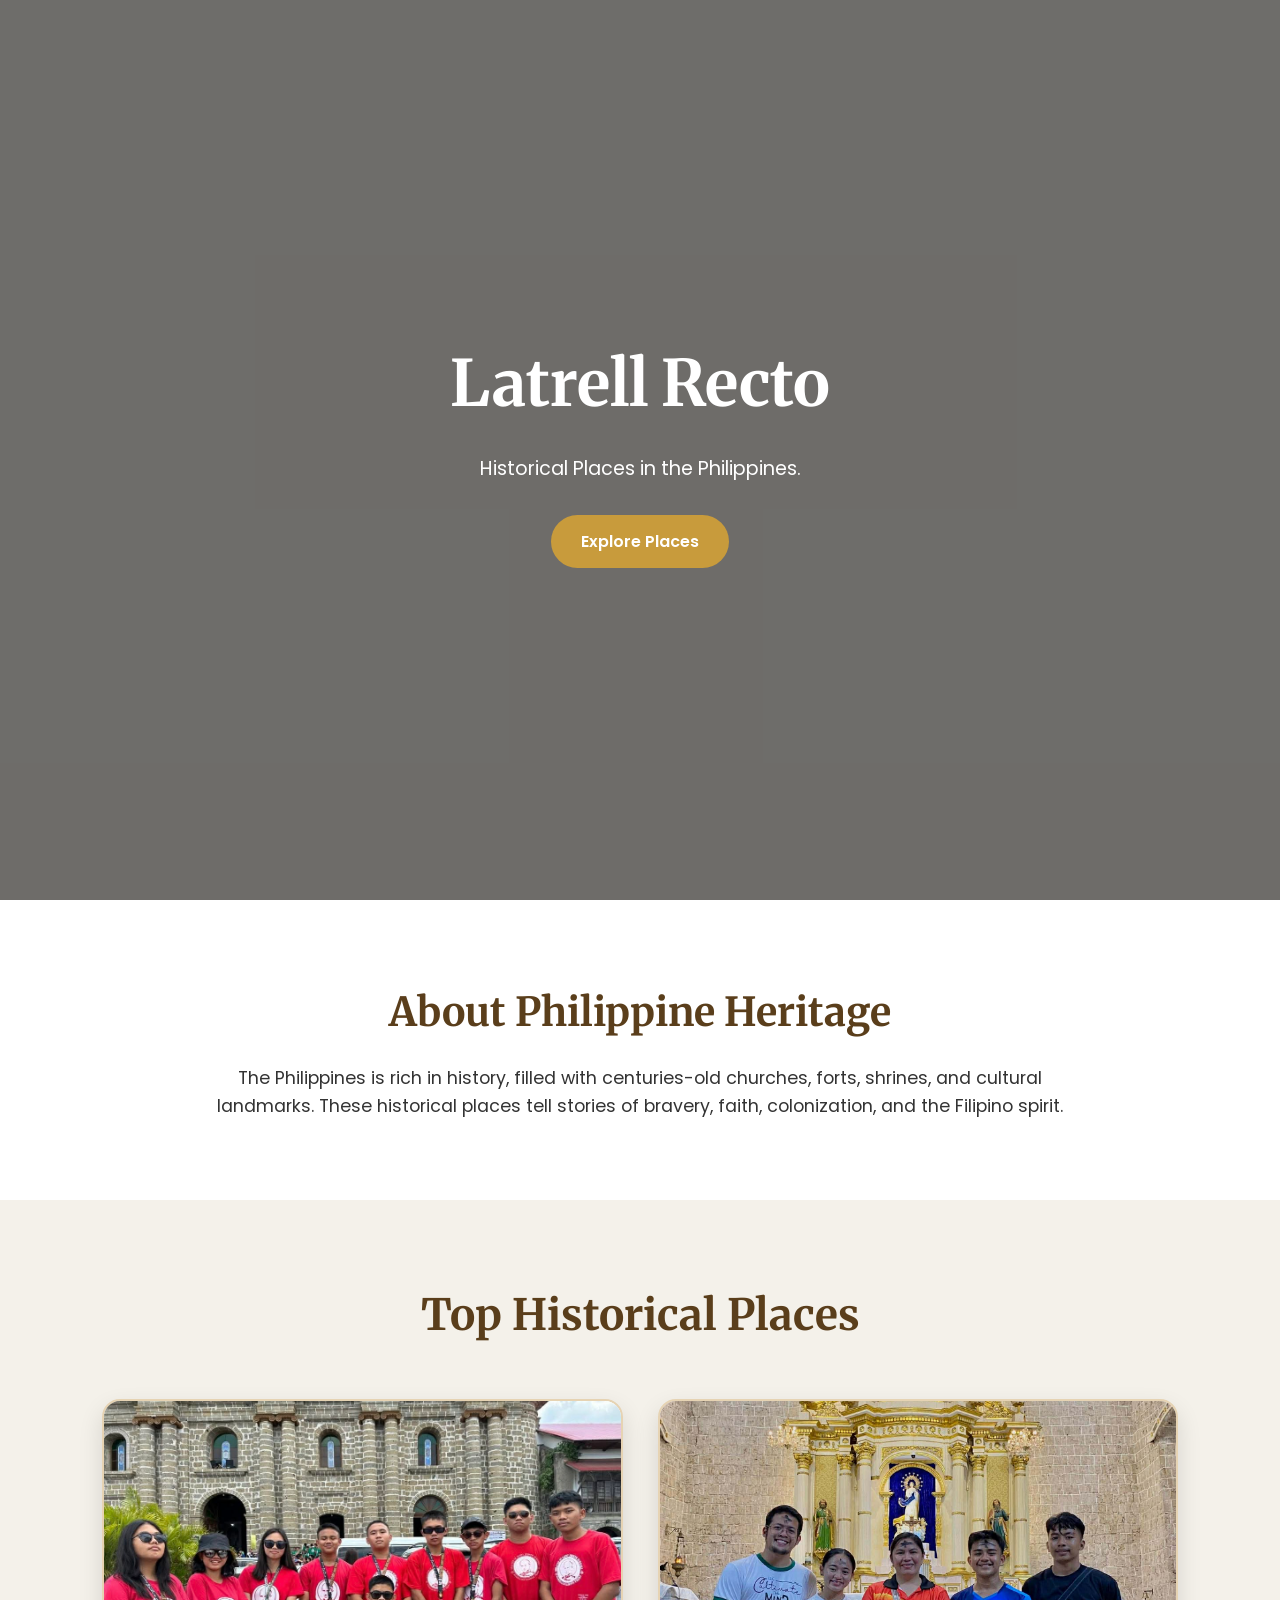
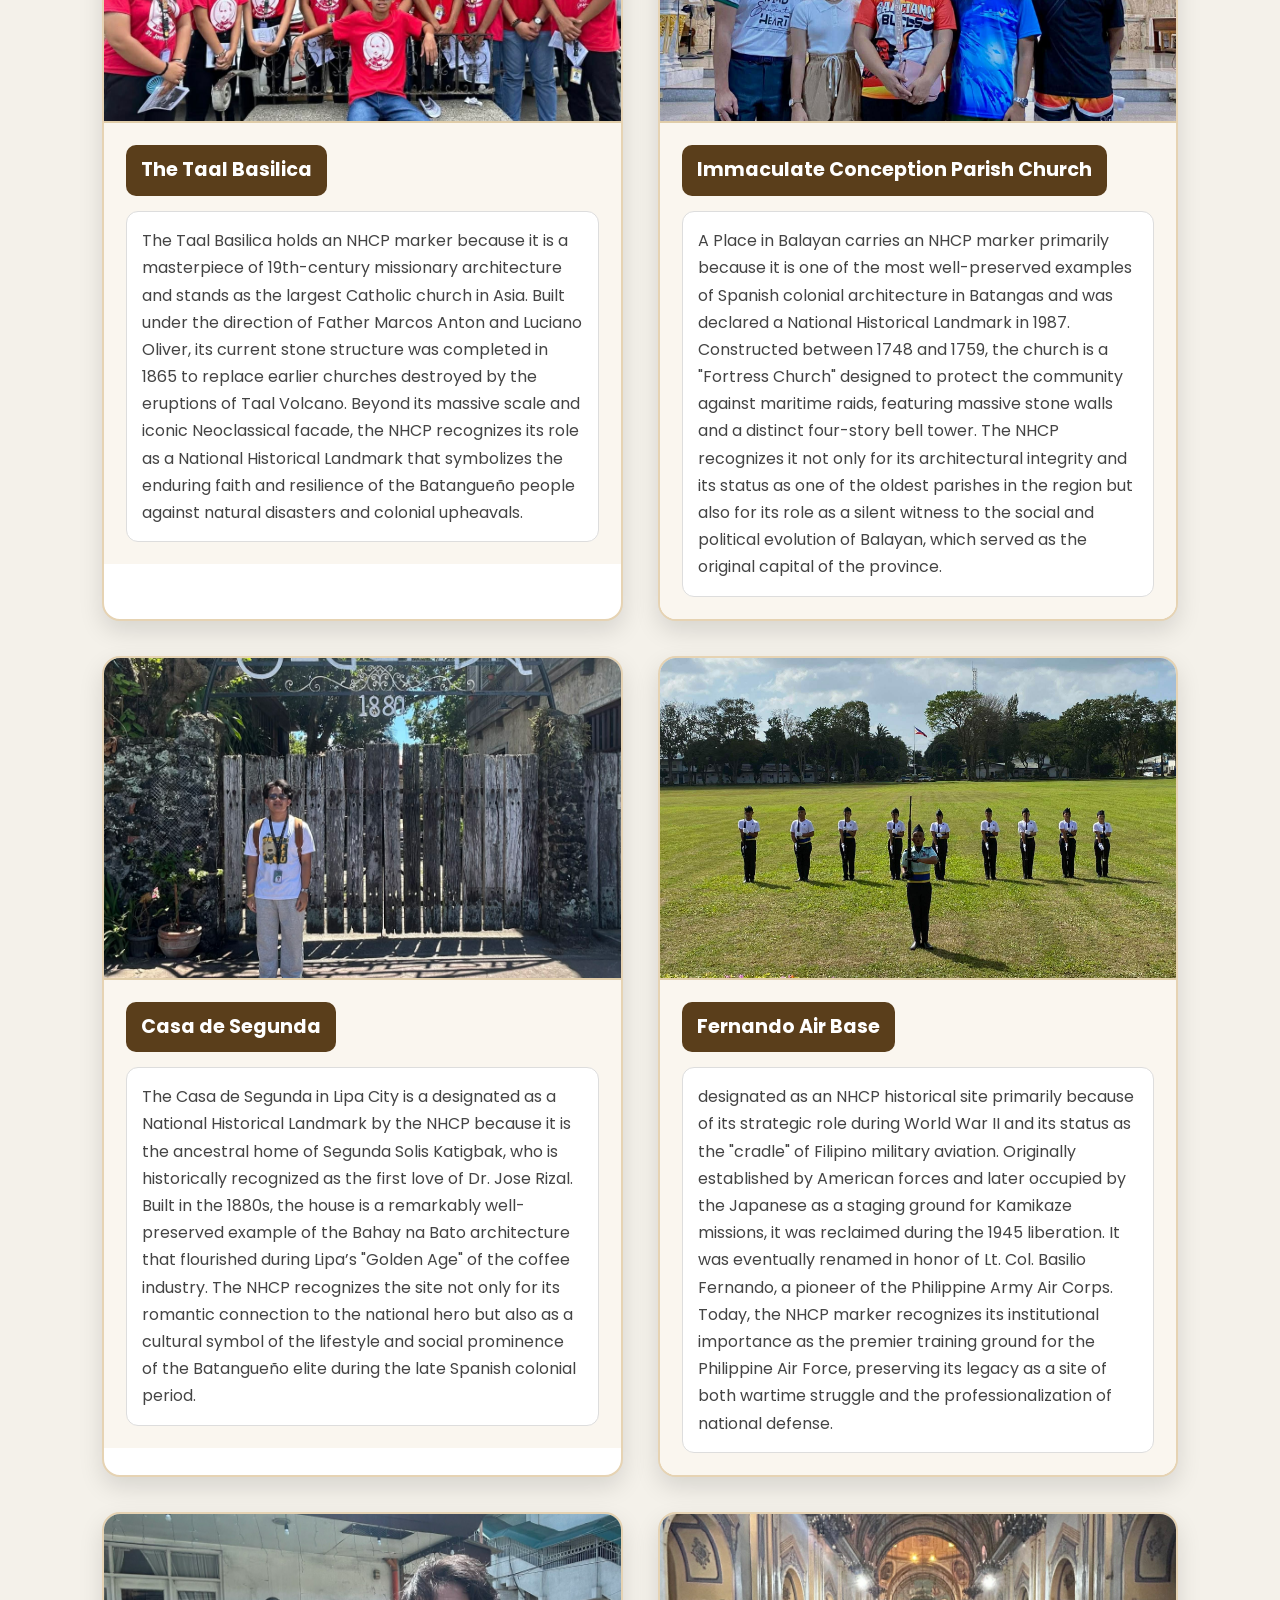
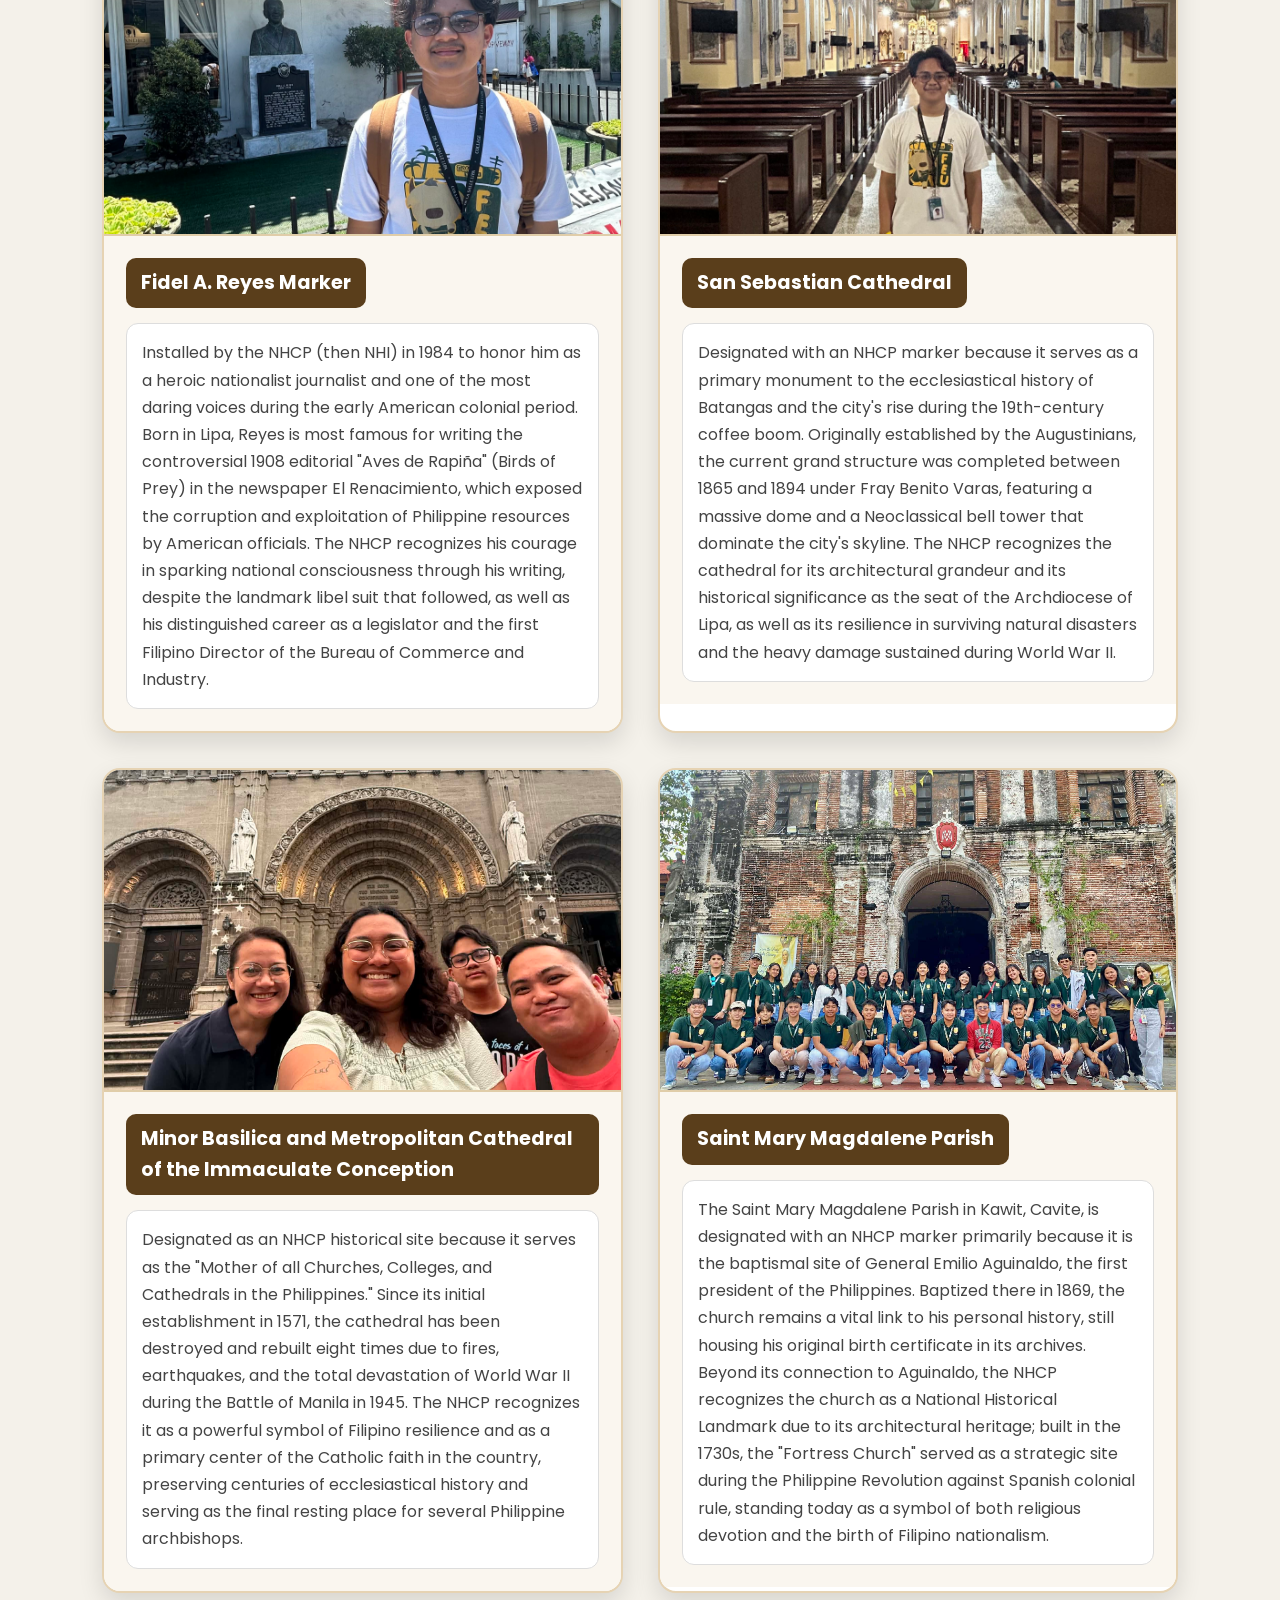
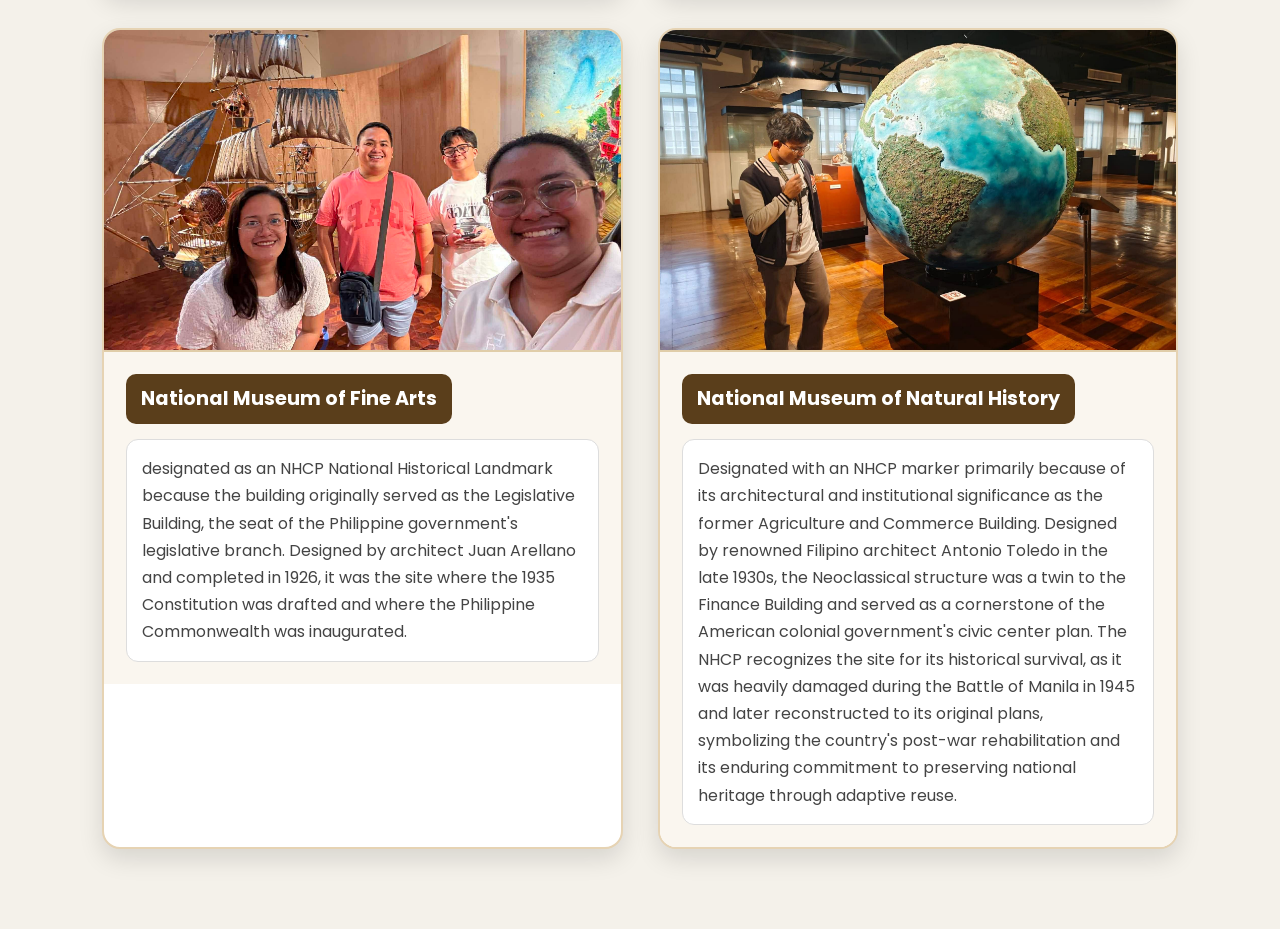
==== index.html @ 14b184e3 "added latrell historical images" ====
<!DOCTYPE html>
<html lang="en">
<head>
    <meta charset="UTF-8">
    <meta name="viewport" content="width=device-width, initial-scale=1.0">
    <title>Historical Places in the Philippines</title>
    <link rel="stylesheet" href="style.css">
    <link rel="preconnect" href="https://fonts.googleapis.com">
    <link rel="preconnect" href="https://fonts.gstatic.com" crossorigin>
    <link href="https://fonts.googleapis.com/css2?family=Merriweather:wght@400;700&family=Poppins:wght@300;400;600&display=swap" rel="stylesheet">
</head>
<body>

    <header>
        <div class="overlay"></div>
        <div class="hero-content">
            <h1>Latrell Recto</h1>
            <p>Historical Places in the Philippines.</p>
            <a href="#gallery" class="btn">Explore Places</a>
        </div>
    </header>

    <section class="intro">
        <h2>About Philippine Heritage</h2>
        <p>
            The Philippines is rich in history, filled with centuries-old churches, forts, shrines, and cultural landmarks.
            These historical places tell stories of bravery, faith, colonization, and the Filipino spirit.
        </p>
    </section>

    <section id="gallery" class="gallery-section">
        <h2>Top Historical Places</h2>

        <div class="gallery">

            <div class="card">
                <img src="images/Taal.jpg" alt="Taal">
                <div class="card-content">
                    <h3>The Taal Basilica</h3>
                    <p> The Taal Basilica holds an NHCP marker 
                        because it is a masterpiece of 19th-century missionary architecture and stands as the 
                        largest Catholic church in Asia. Built under the direction of Father Marcos Anton and 
                        Luciano Oliver, its current stone structure was completed in 1865 to replace earlier 
                        churches destroyed by the eruptions of Taal Volcano. Beyond its massive scale and 
                        iconic Neoclassical facade, the NHCP recognizes its role as a National Historical 
                        Landmark that symbolizes the enduring faith and resilience of the Batangueño people 
                        against natural disasters and colonial upheavals.
                    </p>
                </div>
            </div>

            <div class="card">
                <img src="images/BalayanChurch.jpg" alt="Balayan Church">
                <div class="card-content">
                    <h3>Immaculate Conception Parish Church</h3>
                    <p>A Place in Balayan carries an NHCP marker 
                        primarily because it is one of the most well-preserved examples of Spanish colonial 
                        architecture in Batangas and was declared a National Historical Landmark in 1987. 
                        Constructed between 1748 and 1759, the church is a "Fortress Church" designed to 
                        protect the community against maritime raids, featuring massive stone walls and a 
                        distinct four-story bell tower. The NHCP recognizes it not only for its architectural 
                        integrity and its status as one of the oldest parishes in the region but also for its role as a 
                        silent witness to the social and political evolution of Balayan, which served as the original 
                        capital of the province. 
                    </p>
                </div>
            </div>

            <div class="card">
                <img src="images/CasaSegunda.jpg" alt="Fort Santiago">
                <div class="card-content">
                    <h3>Casa de Segunda</h3>
                    <p>The Casa de Segunda in Lipa City is a designated as a National Historical Landmark by the 
                        NHCP because it is the ancestral home of Segunda Solis Katigbak, who is historically 
                        recognized as the first love of Dr. Jose Rizal. Built in the 1880s, the house is a remarkably 
                        well-preserved example of the Bahay na Bato architecture that flourished during Lipa’s "Golden 
                        Age" of the coffee industry. The NHCP recognizes the site not only for its romantic connection to 
                        the national hero but also as a cultural symbol of the lifestyle and social prominence of the 
                        Batangueño elite during the late Spanish colonial period.  
                    </p>
                </div>
            </div>

            <div class="card">
                <img src="images/FernandoAirbase.jpg" alt="Vigan">
                <div class="card-content">
                    <h3>Fernando Air Base</h3>
                    <p>designated as an NHCP historical site primarily 
                        because of its strategic role during World War II and its status as the "cradle" of Filipino 
                        military aviation. Originally established by American forces and later occupied by the 
                        Japanese as a staging ground for Kamikaze missions, it was reclaimed during the 1945 
                        liberation. It was eventually renamed in honor of Lt. Col. Basilio Fernando, a pioneer of 
                        the Philippine Army Air Corps. Today, the NHCP marker recognizes its institutional 
                        importance as the premier training ground for the Philippine Air Force, preserving its 
                        legacy as a site of both wartime struggle and the professionalization of national defense.
                    </p>
                </div>
            </div>

            <div class="card">
                <img src="images/FidelReyes.jpg" alt="FidelReyes">
                <div class="card-content">
                    <h3>Fidel A. Reyes Marker</h3>
                    <p>Installed by the NHCP (then NHI) in 1984 to 
                        honor him as a heroic nationalist journalist and one of the most daring voices during the early 
                        American colonial period. Born in Lipa, Reyes is most famous for writing the controversial 1908 
                        editorial "Aves de Rapiña" (Birds of Prey) in the newspaper El Renacimiento, which exposed the 
                        corruption and exploitation of Philippine resources by American officials. The NHCP recognizes 
                        his courage in sparking national consciousness through his writing, despite the landmark libel 
                        suit that followed, as well as his distinguished career as a legislator and the first Filipino Director 
                        of the Bureau of Commerce and Industry. 
                    </p>
                </div>
            </div>

            <div class="card">
                <img src="images/LipaCathedral.jpg" alt="LipaCathedral">
                <div class="card-content">
                    <h3>San Sebastian Cathedral</h3>
                    <p>Designated with an NHCP marker because 
                        it serves as a primary monument to the ecclesiastical history of Batangas and the city's rise 
                        during the 19th-century coffee boom. Originally established by the Augustinians, the current 
                        grand structure was completed between 1865 and 1894 under Fray Benito Varas, featuring a 
                        massive dome and a Neoclassical bell tower that dominate the city's skyline. The NHCP 
                        recognizes the cathedral for its architectural grandeur and its historical significance as the seat 
                        of the Archdiocese of Lipa, as well as its resilience in surviving natural disasters and the heavy 
                        damage sustained during World War II.
                    </p>
                </div>
            </div>

            <div class="card">
                <img src="images/ManilaCathedral.jpg" alt="ManilaCathedral">
                <div class="card-content">
                    <h3>Minor Basilica and Metropolitan Cathedral of the Immaculate Conception</h3>

                    <p>Designated as an NHCP historical site because it serves as 
                        the "Mother of all Churches, Colleges, and Cathedrals in the Philippines." Since its initial 
                        establishment in 1571, the cathedral has been destroyed and rebuilt eight times due to 
                        fires, earthquakes, and the total devastation of World War II during the Battle of Manila in 
                        1945. The NHCP recognizes it as a powerful symbol of Filipino resilience and as a 
                        primary center of the Catholic faith in the country, preserving centuries of ecclesiastical 
                        history and serving as the final resting place for several Philippine archbishops.  
                    </p>
                </div>
            </div>

            <div class="card">
                <img src="images/MaryMagdalene.jpg" alt="maryMagdalene">
                <div class="card-content">
                    <h3> Saint Mary Magdalene Parish</h3>
                    <p>The Saint Mary Magdalene Parish in Kawit, Cavite, is designated with an NHCP 
                        marker primarily because it is the baptismal site of General Emilio Aguinaldo, the first 
                        president of the Philippines. Baptized there in 1869, the church remains a vital link to his 
                        personal history, still housing his original birth certificate in its archives. Beyond its 
                        connection to Aguinaldo, the NHCP recognizes the church as a National Historical 
                        Landmark due to its architectural heritage; built in the 1730s, the "Fortress Church" 
                        served as a strategic site during the Philippine Revolution against Spanish colonial rule, 
                        standing today as a symbol of both religious devotion and the birth of Filipino 
                        nationalism. 
                    </p>
                </div>
            </div>

            <div class="card">
                <img src="images/MuseumFineArts.jpg" alt="FineArts">
                <div class="card-content">
                    <h3>National Museum of Fine Arts</h3>
                    <p>designated as an NHCP National Historical 
                        Landmark because the building originally served as the Legislative Building, the seat of 
                        the Philippine government's legislative branch. Designed by architect Juan Arellano and 
                        completed in 1926, it was the site where the 1935 Constitution was drafted and where 
                        the Philippine Commonwealth was inaugurated. 
                    </p>
                </div>
            </div>

            <div class="card">
                <img src="images/NationalMuseum.jpg" alt="NationalMusem">
                <div class="card-content">
                    <h3>National Museum of Natural History</h3>
                    <p>Designated with an NHCP 
                        marker primarily because of its architectural and institutional significance as the former 
                        Agriculture and Commerce Building. Designed by renowned Filipino architect Antonio 
                        Toledo in the late 1930s, the Neoclassical structure was a twin to the Finance Building 
                        and served as a cornerstone of the American colonial government's civic center plan. 
                        The NHCP recognizes the site for its historical survival, as it was heavily damaged 
                        during the Battle of Manila in 1945 and later reconstructed to its original plans, 
                        symbolizing the country's post-war rehabilitation and its enduring commitment to 
                        preserving national heritage through adaptive reuse. 
                    </p>
                </div>
            </div>
</html>
---- style.css ----
* {
    margin: 0;
    padding: 0;
    box-sizing: border-box;
}

body {
    font-family: 'Poppins', sans-serif;
    background-color: #f4f1ea;
    color: #333;
    line-height: 1.6;
}

header {
    position: relative;
    height: 100vh;
    background: url('https://images.unsplash.com/photo-1507525428034-b723cf961d3e?q=80&w=1600&auto=format&fit=crop') center/cover no-repeat;
    display: flex;
    align-items: center;
    justify-content: center;
    text-align: center;
    color: white;
}

.overlay {
    position: absolute;
    inset: 0;
    background: rgba(0, 0, 0, 0.55);
}

.hero-content {
    position: relative;
    z-index: 1;
    max-width: 800px;
    padding: 20px;
}

.hero-content h1 {
    font-family: 'Merriweather', serif;
    font-size: 4rem;
    margin-bottom: 20px;
}

.hero-content p {
    font-size: 1.2rem;
    margin-bottom: 30px;
}

.btn {
    display: inline-block;
    padding: 14px 30px;
    background-color: #c89b3c;
    color: white;
    text-decoration: none;
    border-radius: 30px;
    transition: 0.3s ease;
    font-weight: 600;
}

.btn:hover {
    background-color: #a57d2f;
    transform: translateY(-3px);
}

.intro {
    padding: 80px 10%;
    text-align: center;
    background-color: white;
}

.intro h2 {
    font-size: 2.5rem;
    margin-bottom: 20px;
    font-family: 'Merriweather', serif;
    color: #5a3e1b;
}

.intro p {
    max-width: 900px;
    margin: auto;
    font-size: 1.1rem;
}

.gallery-section {
    padding: 80px 8%;
}

.gallery-section h2 {
    text-align: center;
    margin-bottom: 50px;
    font-size: 2.7rem;
    color: #5a3e1b;
    font-family: 'Merriweather', serif;
}

/* FIXED GALLERY LAYOUT */
.gallery {
    display: grid;
    grid-template-columns: repeat(2, 1fr);
    gap: 35px;
    max-width: 1200px;
    margin: auto;
}

.card {
    background: white;
    border-radius: 18px;
    overflow: hidden;
    box-shadow: 0 10px 25px rgba(0,0,0,0.12);
    transition: 0.3s ease;
    border: 2px solid #e6d3b3;
}

.card:hover {
    transform: translateY(-6px);
    box-shadow: 0 14px 28px rgba(0,0,0,0.18);
}

/* FIXED IMAGE SIZE */
.card img {
    width: 100%;
    height: 320px;
    object-fit: cover;
    display: block;
}

/* BOXED TEXT DESIGN */
.card-content {
    padding: 22px;
    background-color: #faf6ef;
    border-top: 2px solid #e0cda9;
}

.card-content h3 {
    background-color: #5a3e1b;
    color: white;
    padding: 10px 15px;
    border-radius: 10px;
    display: inline-block;
    margin-bottom: 15px;
    font-size: 1.2rem;
}

.card-content p {
    background-color: white;
    padding: 15px;
    border-radius: 12px;
    border: 1px solid #ddd;
    color: #444;
    line-height: 1.7;
}

footer {
    background-color: #2b1d0f;
    color: white;
    text-align: center;
    padding: 25px;
    margin-top: 50px;
}

/* RESPONSIVE DESIGN */
@media (max-width: 768px) {

    .hero-content h1 {
        font-size: 2.7rem;
    }

    .hero-content p {
        font-size: 1rem;
    }

    .gallery-section,
    .intro {
        padding: 60px 5%;
    }

    .gallery {
        grid-template-columns: 1fr;
    }

    .card img {
        height: 240px;
    }
}
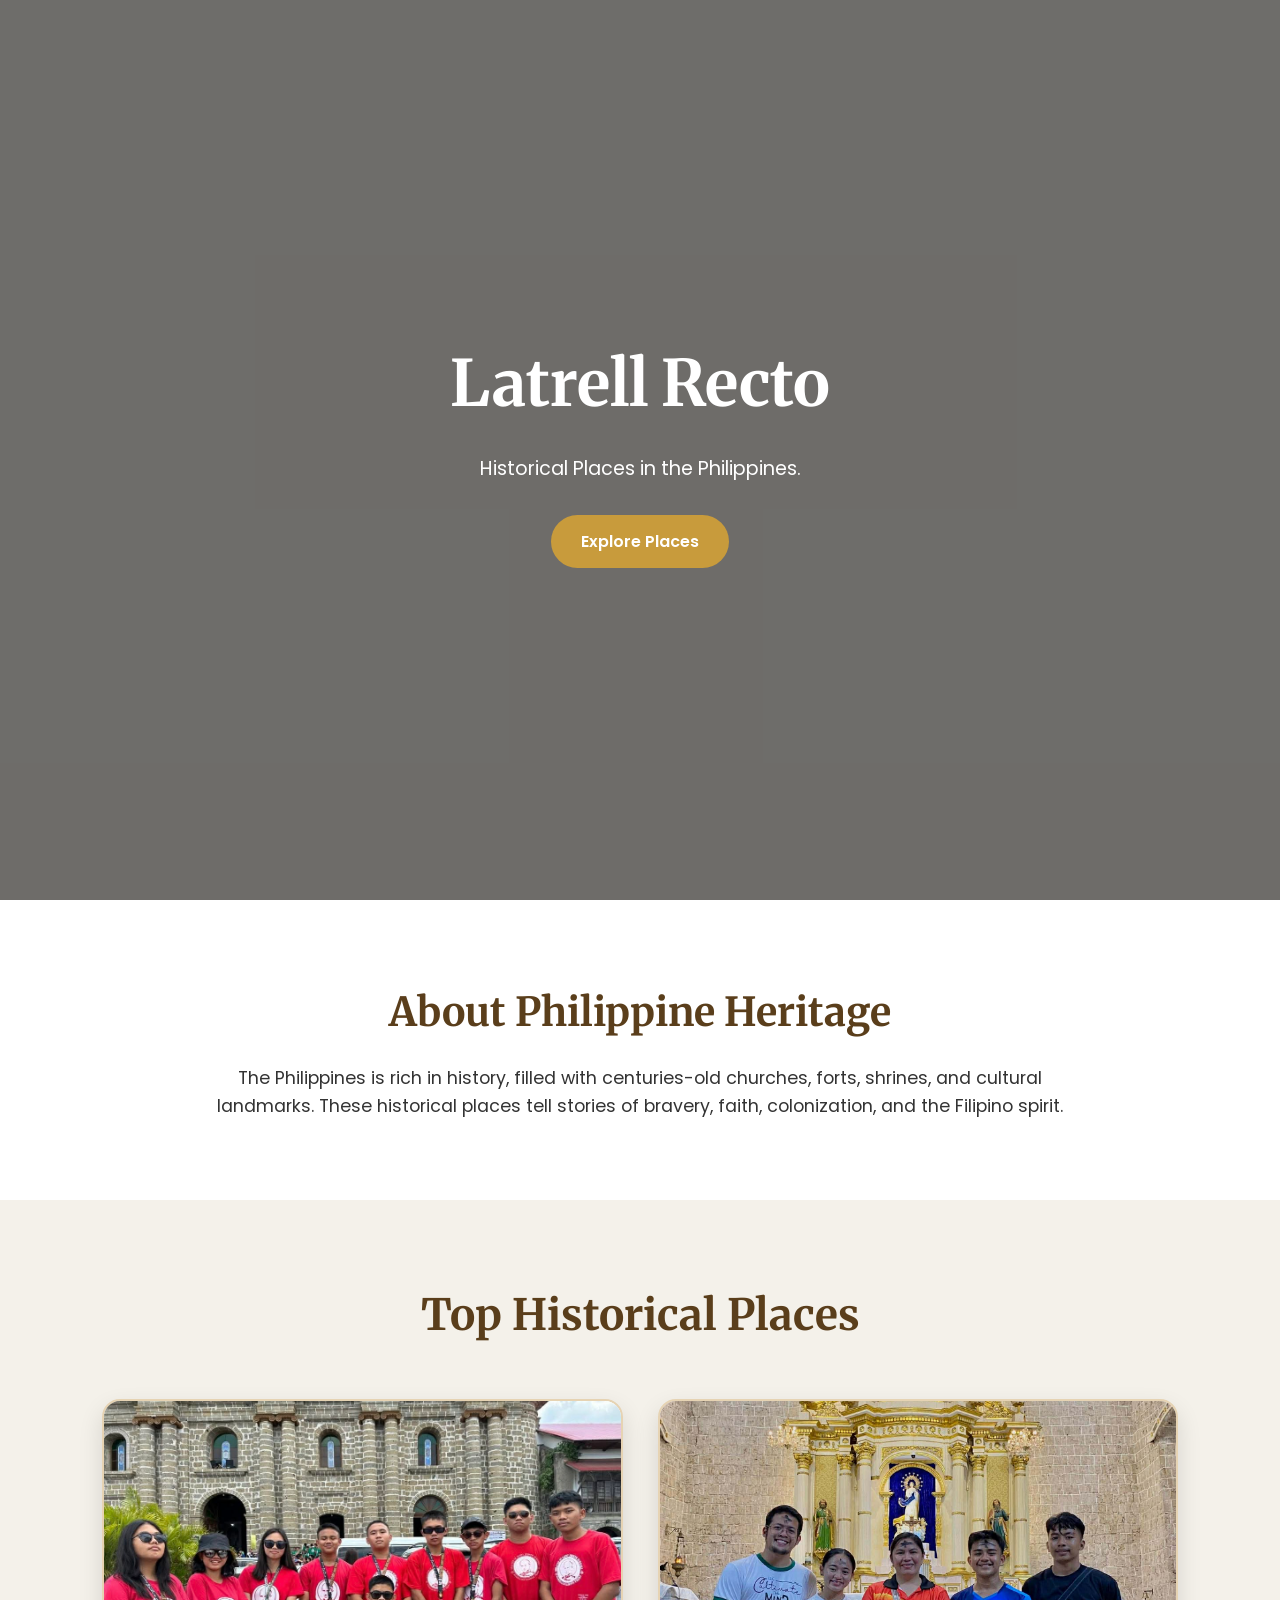
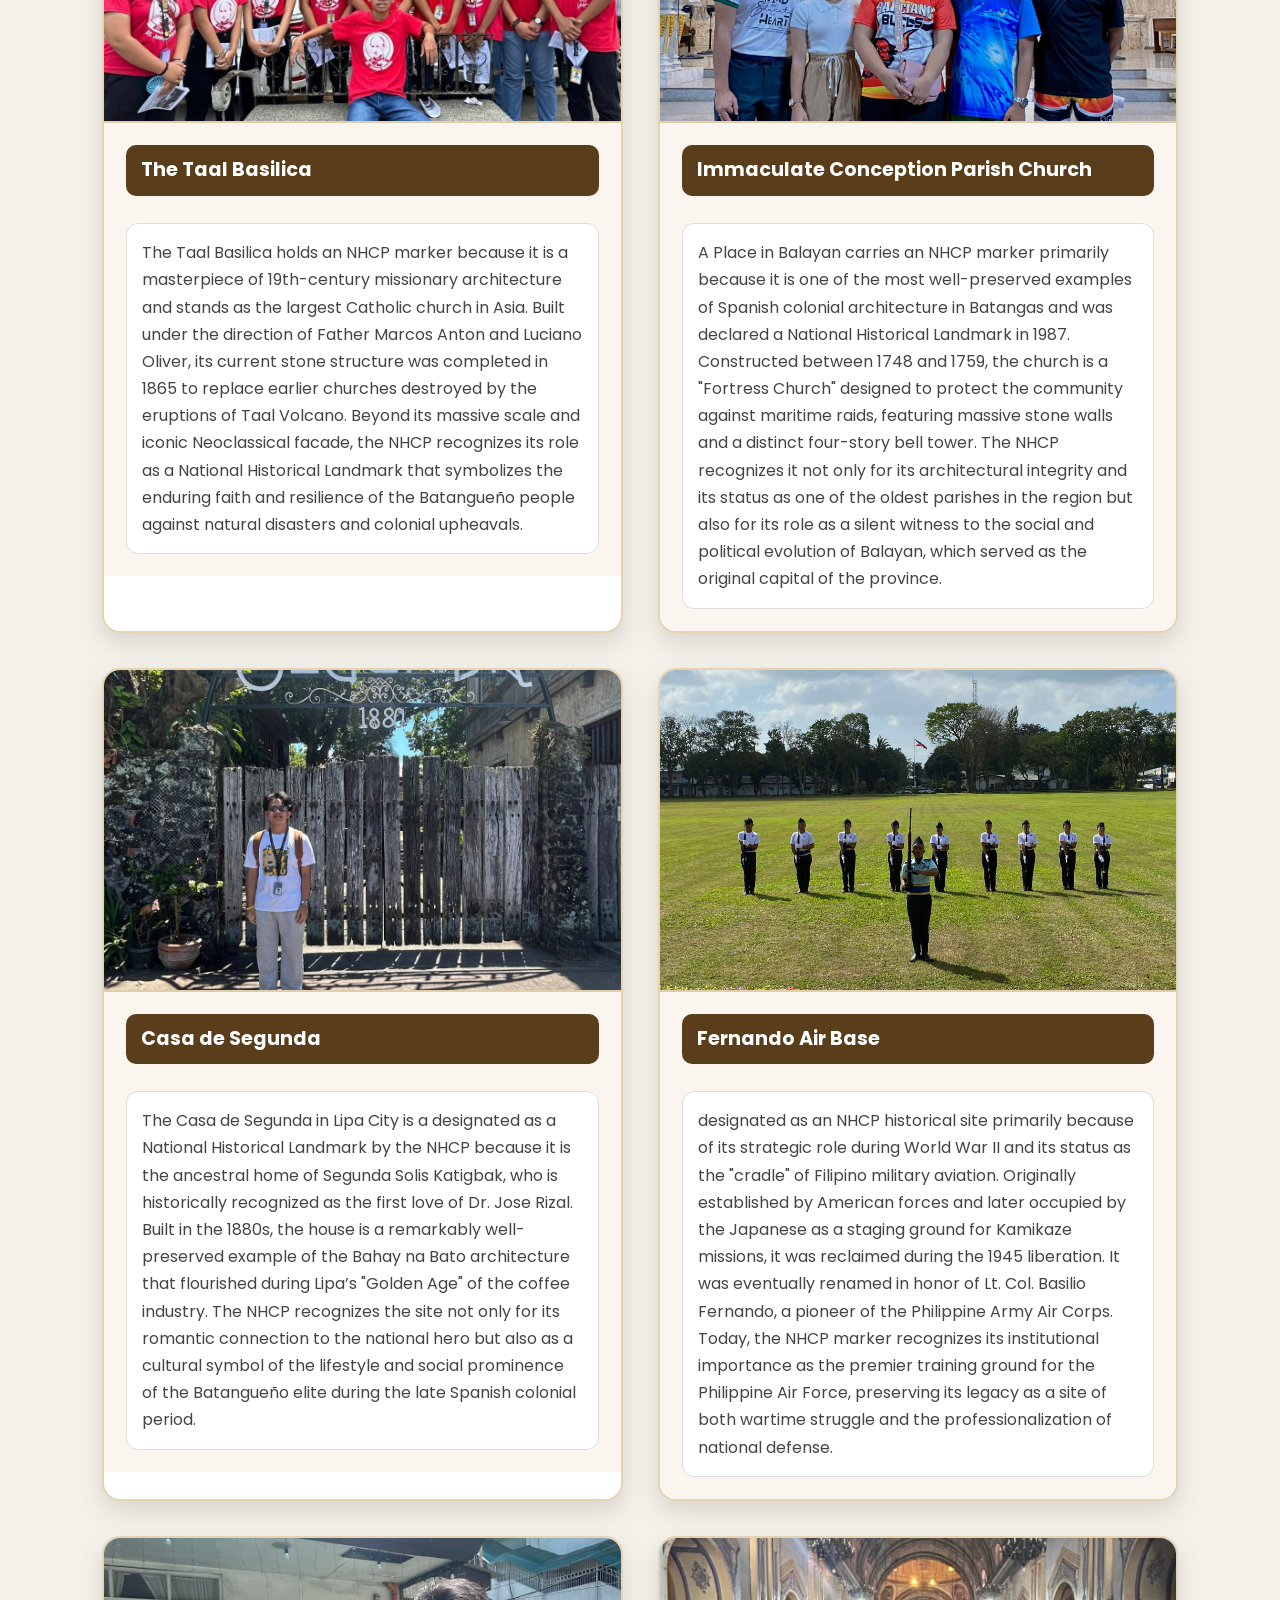
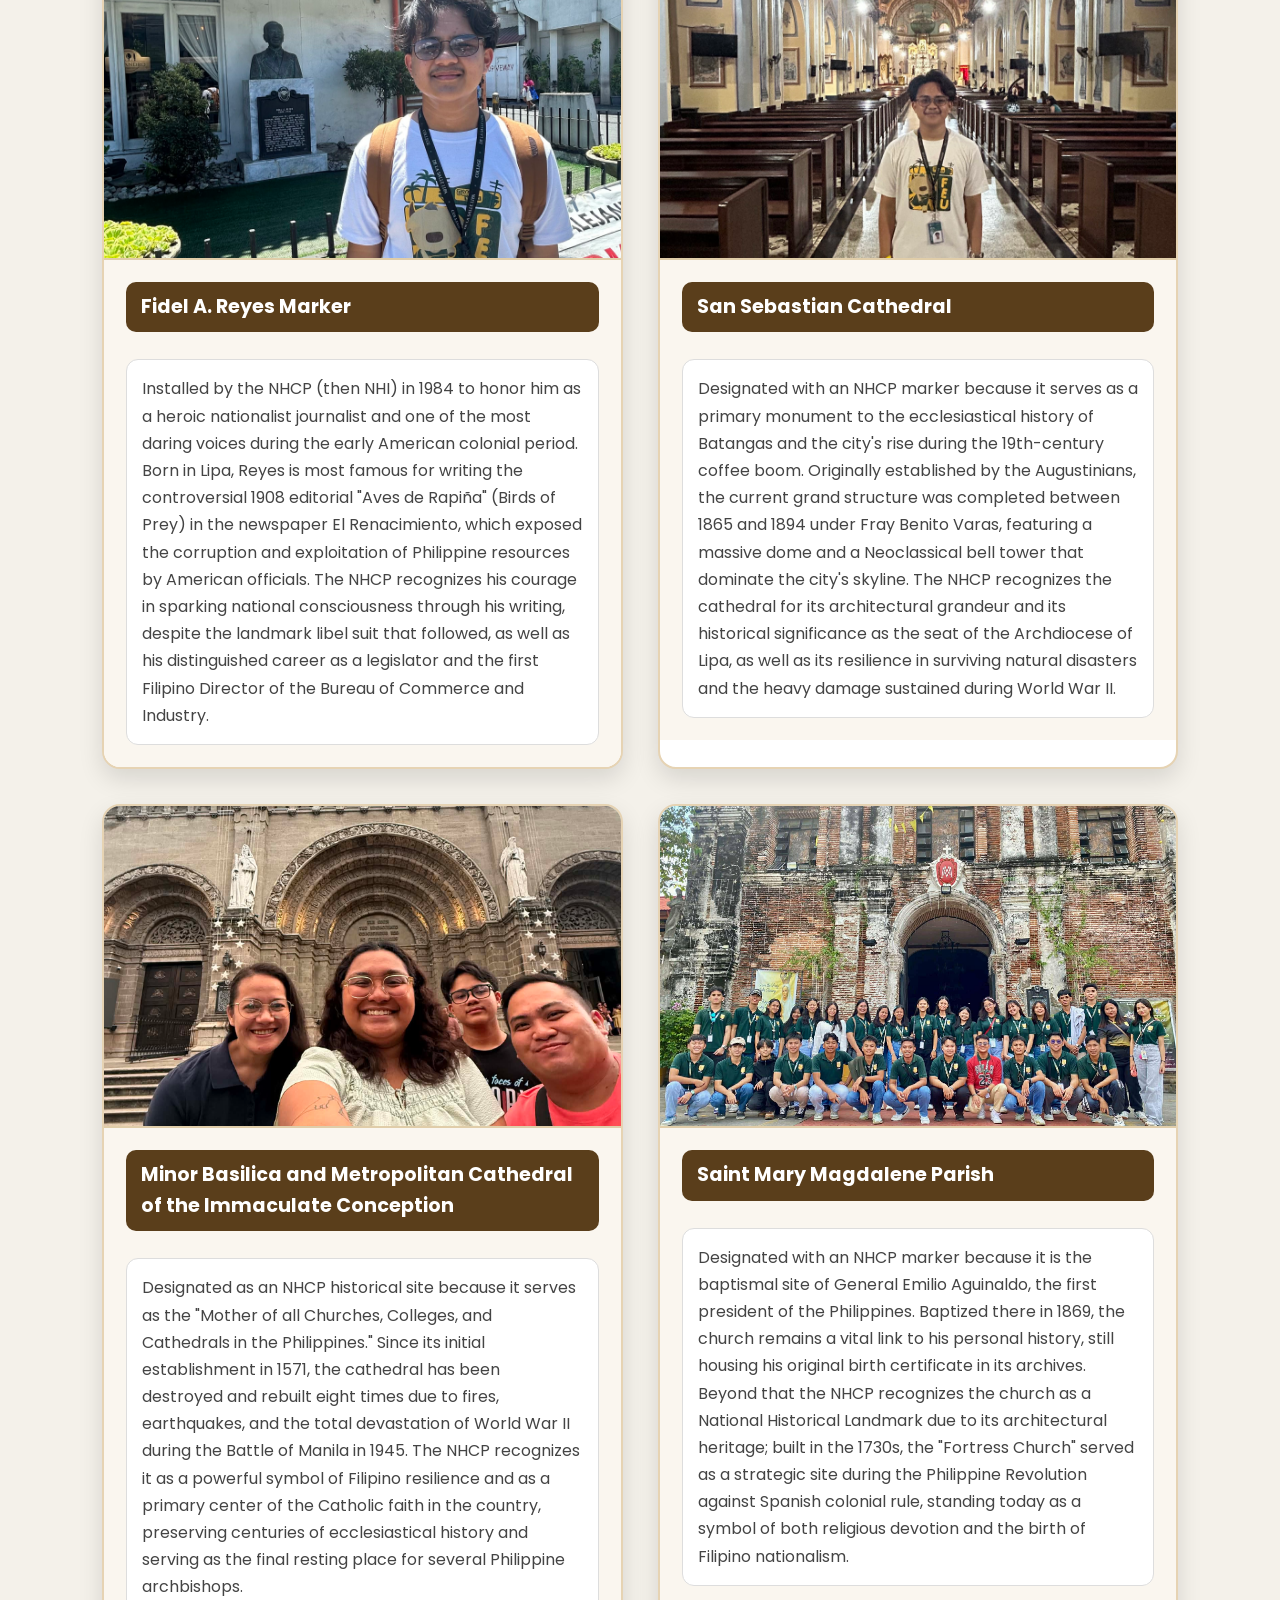
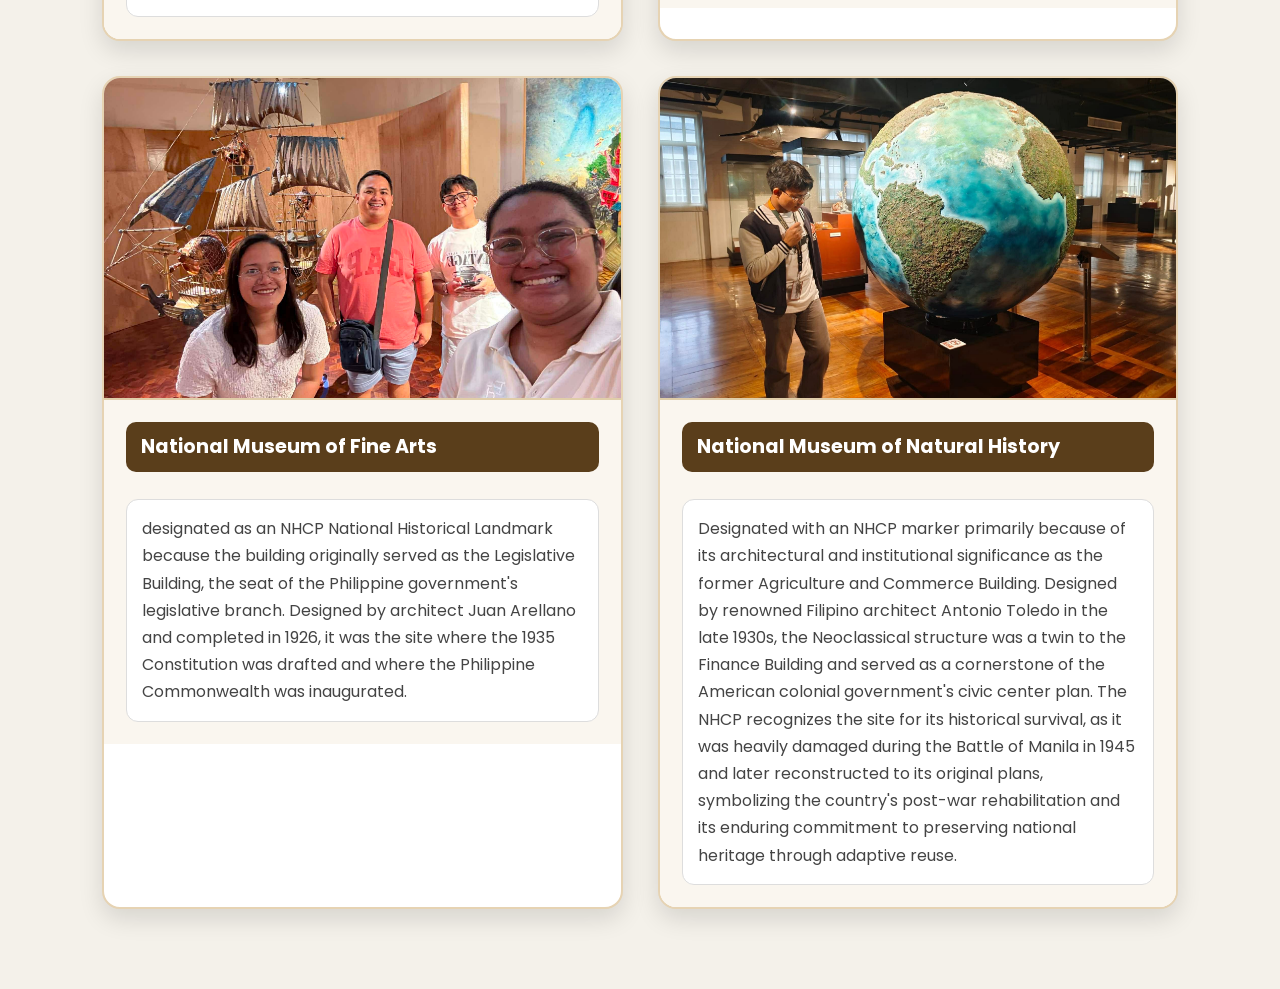
==== commit 06cc3a78: "trying to fix" ====
--- a/index.html
+++ b/index.html
@@ -149,11 +149,11 @@
                 <img src="images/MaryMagdalene.jpg" alt="maryMagdalene">
                 <div class="card-content">
                     <h3> Saint Mary Magdalene Parish</h3>
-                    <p>The Saint Mary Magdalene Parish in Kawit, Cavite, is designated with an NHCP 
-                        marker primarily because it is the baptismal site of General Emilio Aguinaldo, the first 
+                    <p> Designated with an NHCP 
+                        marker because it is the baptismal site of General Emilio Aguinaldo, the first 
                         president of the Philippines. Baptized there in 1869, the church remains a vital link to his 
-                        personal history, still housing his original birth certificate in its archives. Beyond its 
-                        connection to Aguinaldo, the NHCP recognizes the church as a National Historical 
+                        personal history, still housing his original birth certificate in its archives. Beyond that the 
+                        NHCP recognizes the church as a National Historical 
                         Landmark due to its architectural heritage; built in the 1730s, the "Fortress Church" 
                         served as a strategic site during the Philippine Revolution against Spanish colonial rule, 
                         standing today as a symbol of both religious devotion and the birth of Filipino 
--- a/style.css
+++ b/style.css
@@ -116,7 +116,6 @@
     box-shadow: 0 14px 28px rgba(0,0,0,0.18);
 }
 
-/* FIXED IMAGE SIZE */
 .card img {
     width: 100%;
     height: 320px;
@@ -124,11 +123,14 @@
     display: block;
 }
 
-/* BOXED TEXT DESIGN */
 .card-content {
     padding: 22px;
     background-color: #faf6ef;
     border-top: 2px solid #e0cda9;
+
+    display: flex;
+    flex-direction: column;
+    gap: 12px;
 }
 
 .card-content h3 {
@@ -142,12 +144,16 @@
 }
 
 .card-content p {
-    background-color: white;
+    background-color: #ffffff;
     padding: 15px;
     border-radius: 12px;
     border: 1px solid #ddd;
     color: #444;
     line-height: 1.7;
+
+    min-height: 120px;
+    display: flex;
+    align-items: flex-start;
 }
 
 footer {
@@ -158,7 +164,6 @@
     margin-top: 50px;
 }
 
-/* RESPONSIVE DESIGN */
 @media (max-width: 768px) {
 
     .hero-content h1 {
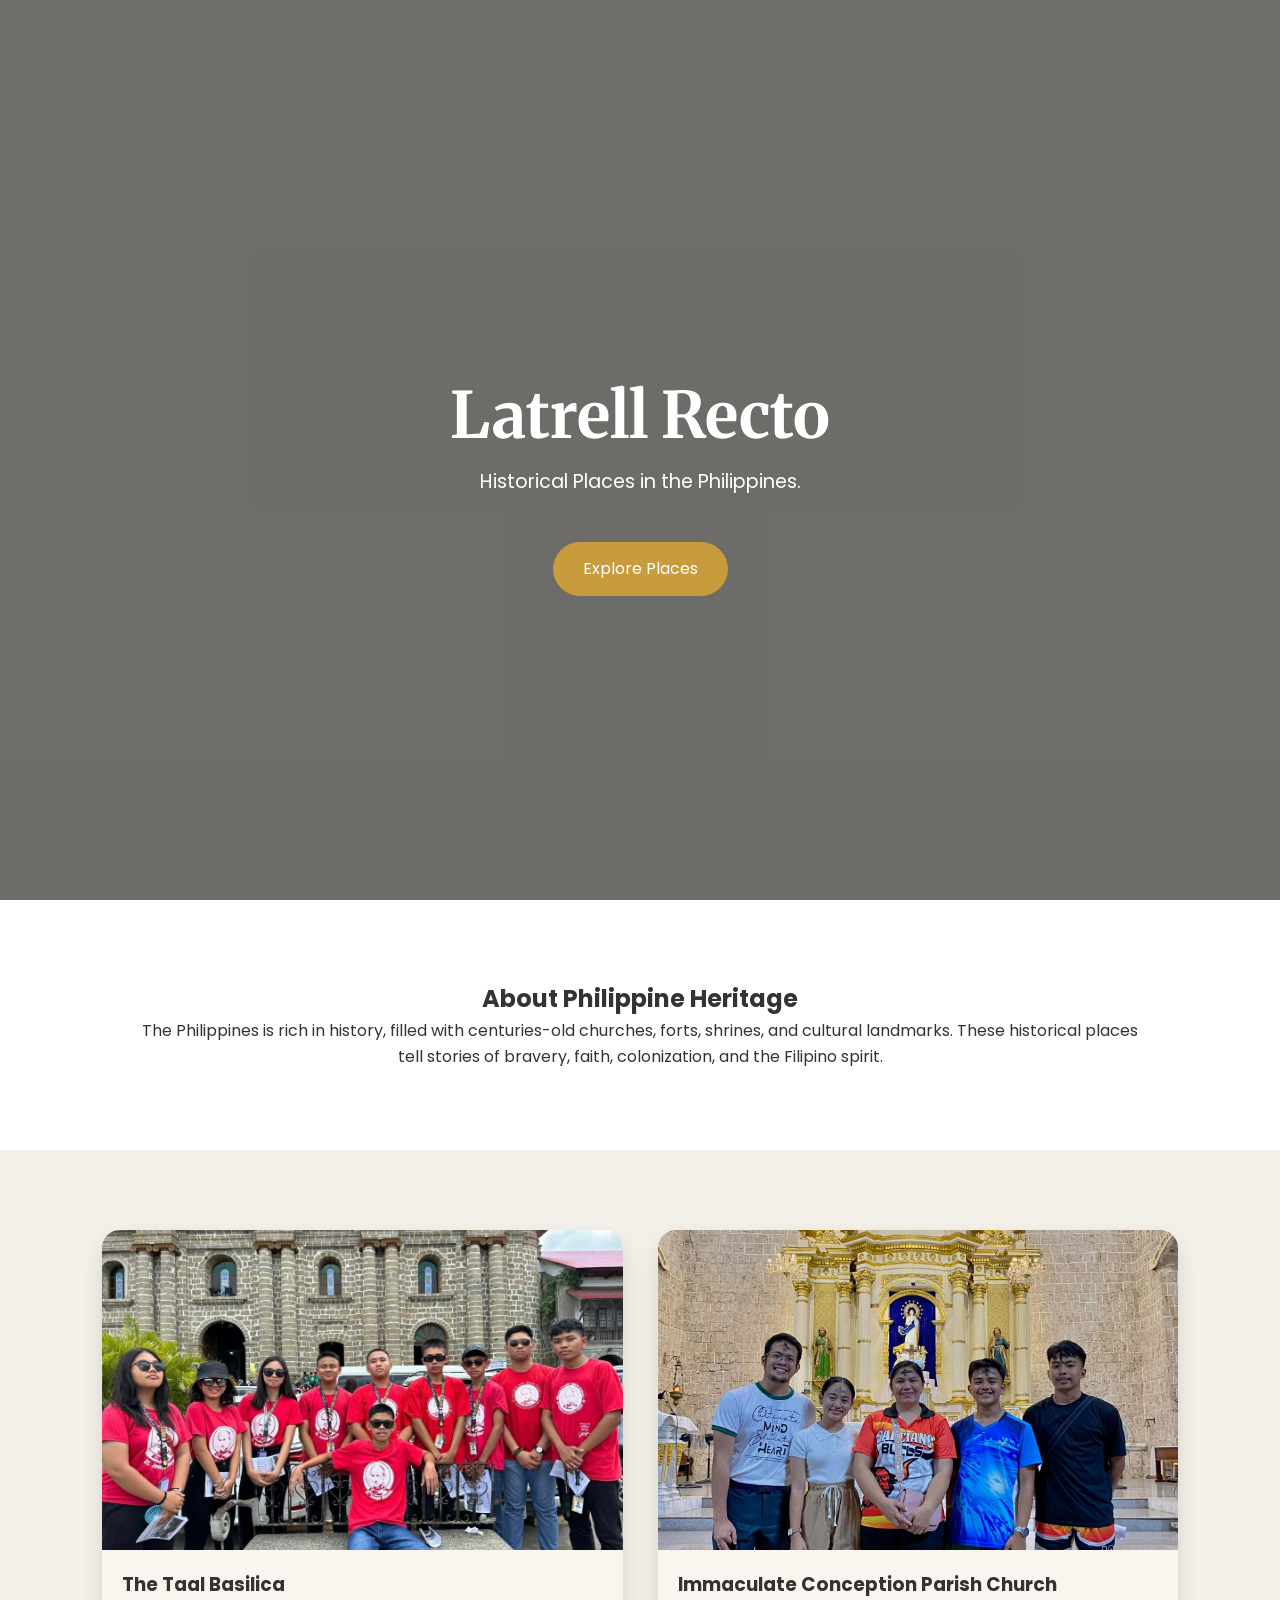
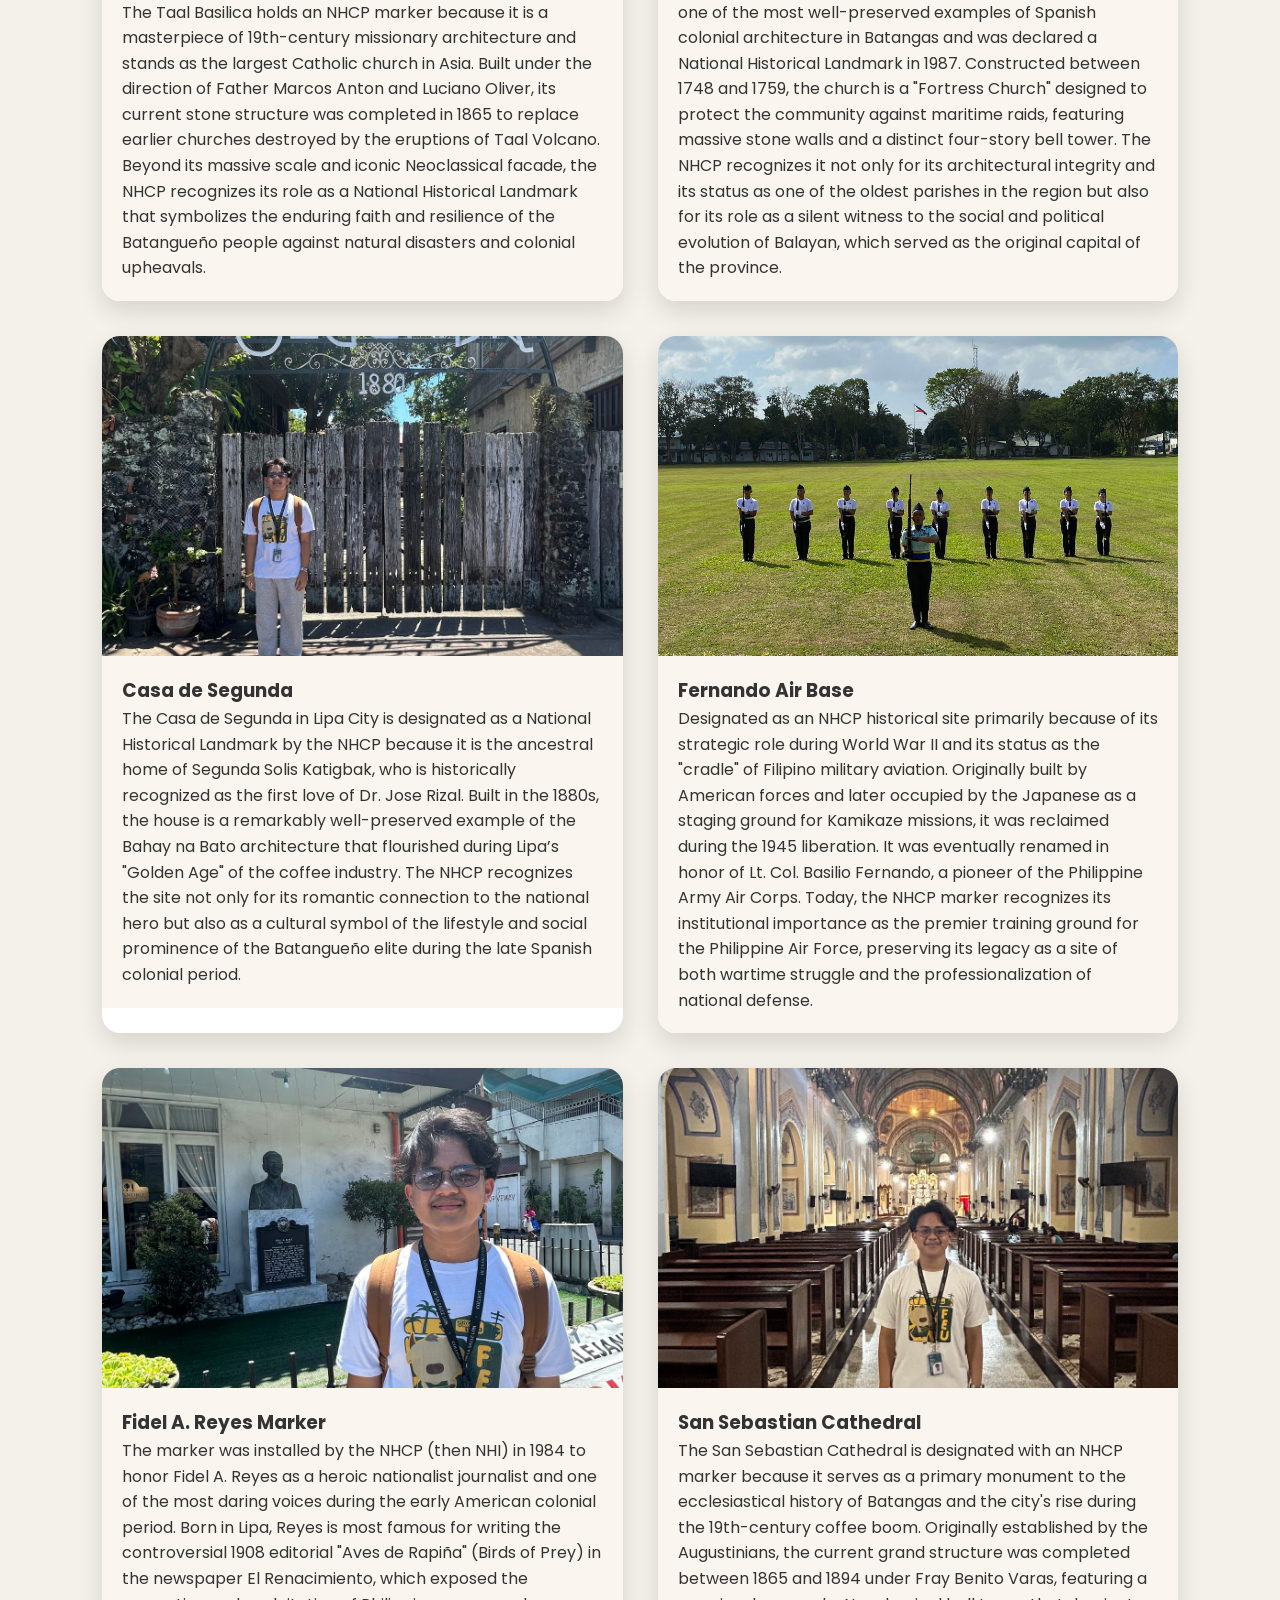
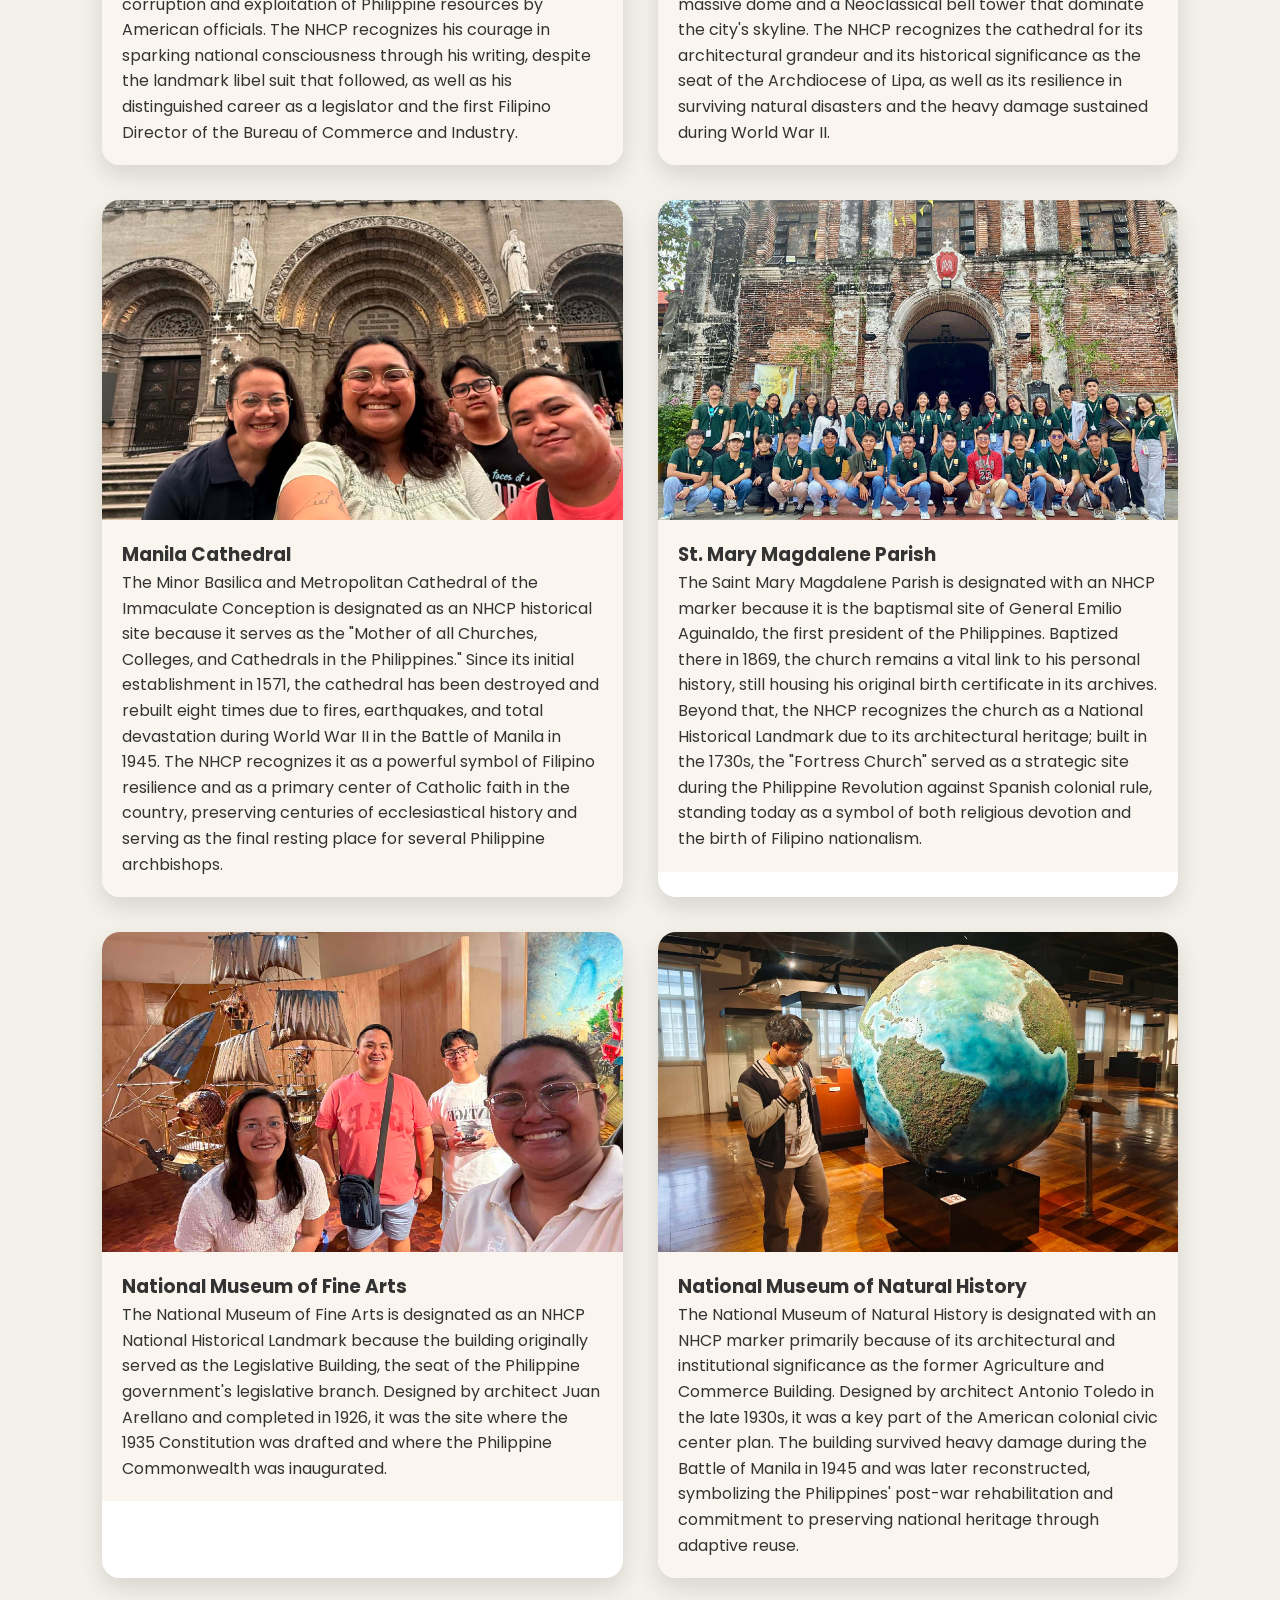
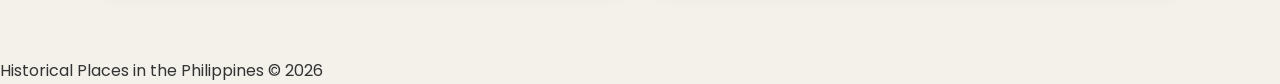
==== commit 0cbe0889: "commiting changes right now" ====
--- a/index.html
+++ b/index.html
@@ -4,191 +4,173 @@
     <meta charset="UTF-8">
     <meta name="viewport" content="width=device-width, initial-scale=1.0">
     <title>Historical Places in the Philippines</title>
+
     <link rel="stylesheet" href="style.css">
+
     <link rel="preconnect" href="https://fonts.googleapis.com">
     <link rel="preconnect" href="https://fonts.gstatic.com" crossorigin>
     <link href="https://fonts.googleapis.com/css2?family=Merriweather:wght@400;700&family=Poppins:wght@300;400;600&display=swap" rel="stylesheet">
 </head>
+
 <body>
 
-    <header>
-        <div class="overlay"></div>
-        <div class="hero-content">
-            <h1>Latrell Recto</h1>
-            <p>Historical Places in the Philippines.</p>
-            <a href="#gallery" class="btn">Explore Places</a>
+<header>
+    <div class="overlay"></div>
+    <div class="hero-content">
+        <h1>Latrell Recto</h1>
+        <p>Historical Places in the Philippines.</p>
+        <a href="#gallery" class="btn">Explore Places</a>
+    </div>
+</header>
+
+<section class="intro">
+    <h2>About Philippine Heritage</h2>
+    <p>
+        The Philippines is rich in history, filled with centuries-old churches, forts, shrines, and cultural landmarks.
+        These historical places tell stories of bravery, faith, colonization, and the Filipino spirit.
+    </p>
+</section>
+
+<section id="gallery" class="gallery-section">
+
+    <div class="gallery">
+
+        <div class="card">
+            <img src="images/Taal.jpg" alt="Taal Basilica" class="zoomable">
+            <div class="card-content">
+                <h3>The Taal Basilica</h3>
+                <p>
+                    The Taal Basilica holds an NHCP marker because it is a masterpiece of 19th-century missionary architecture and stands as the largest Catholic church in Asia. Built under the direction of Father Marcos Anton and Luciano Oliver, its current stone structure was completed in 1865 to replace earlier churches destroyed by the eruptions of Taal Volcano. Beyond its massive scale and iconic Neoclassical facade, the NHCP recognizes its role as a National Historical Landmark that symbolizes the enduring faith and resilience of the Batangueño people against natural disasters and colonial upheavals.
+                </p>
+            </div>
         </div>
-    </header>
 
-    <section class="intro">
-        <h2>About Philippine Heritage</h2>
-        <p>
-            The Philippines is rich in history, filled with centuries-old churches, forts, shrines, and cultural landmarks.
-            These historical places tell stories of bravery, faith, colonization, and the Filipino spirit.
-        </p>
-    </section>
+        <div class="card">
+            <img src="images/BalayanChurch.jpg" alt="Balayan Church" class="zoomable">
+            <div class="card-content">
+                <h3>Immaculate Conception Parish Church</h3>
+                <p>
+                    one of the most well-preserved examples of Spanish colonial architecture in Batangas and was declared a National Historical Landmark in 1987. Constructed between 1748 and 1759, the church is a "Fortress Church" designed to protect the community against maritime raids, featuring massive stone walls and a distinct four-story bell tower. The NHCP recognizes it not only for its architectural integrity and its status as one of the oldest parishes in the region but also for its role as a silent witness to the social and political evolution of Balayan, which served as the original capital of the province.
+                </p>
+            </div>
+        </div>
 
-    <section id="gallery" class="gallery-section">
-        <h2>Top Historical Places</h2>
+        <div class="card">
+            <img src="images/CasaSegunda.jpg" alt="Casa de Segunda" class="zoomable">
+            <div class="card-content">
+                <h3>Casa de Segunda</h3>
+                <p>
+                    The Casa de Segunda in Lipa City is designated as a National Historical Landmark by the NHCP because it is the ancestral home of Segunda Solis Katigbak, who is historically recognized as the first love of Dr. Jose Rizal. Built in the 1880s, the house is a remarkably well-preserved example of the Bahay na Bato architecture that flourished during Lipa’s "Golden Age" of the coffee industry. The NHCP recognizes the site not only for its romantic connection to the national hero but also as a cultural symbol of the lifestyle and social prominence of the Batangueño elite during the late Spanish colonial period.
+                </p>
+            </div>
+        </div>
 
-        <div class="gallery">
+        <div class="card">
+            <img src="images/FernandoAirbase.jpg" alt="Fernando Air Base" class="zoomable">
+            <div class="card-content">
+                <h3>Fernando Air Base</h3>
+                <p>
+                    Designated as an NHCP historical site primarily because of its strategic role during World War II and its status as the "cradle" of Filipino military aviation. Originally built by American forces and later occupied by the Japanese as a staging ground for Kamikaze missions, it was reclaimed during the 1945 liberation. It was eventually renamed in honor of Lt. Col. Basilio Fernando, a pioneer of the Philippine Army Air Corps. Today, the NHCP marker recognizes its institutional importance as the premier training ground for the Philippine Air Force, preserving its legacy as a site of both wartime struggle and the professionalization of national defense.
+                </p>
+            </div>
+        </div>
 
-            <div class="card">
-                <img src="images/Taal.jpg" alt="Taal">
-                <div class="card-content">
-                    <h3>The Taal Basilica</h3>
-                    <p> The Taal Basilica holds an NHCP marker 
-                        because it is a masterpiece of 19th-century missionary architecture and stands as the 
-                        largest Catholic church in Asia. Built under the direction of Father Marcos Anton and 
-                        Luciano Oliver, its current stone structure was completed in 1865 to replace earlier 
-                        churches destroyed by the eruptions of Taal Volcano. Beyond its massive scale and 
-                        iconic Neoclassical facade, the NHCP recognizes its role as a National Historical 
-                        Landmark that symbolizes the enduring faith and resilience of the Batangueño people 
-                        against natural disasters and colonial upheavals.
-                    </p>
-                </div>
+        <div class="card">
+            <img src="images/FidelReyes.jpg" alt="Fidel Reyes" class="zoomable">
+            <div class="card-content">
+                <h3>Fidel A. Reyes Marker</h3>
+                <p>
+                    The marker was installed by the NHCP (then NHI) in 1984 to honor Fidel A. Reyes as a heroic nationalist journalist and one of the most daring voices during the early American colonial period. Born in Lipa, Reyes is most famous for writing the controversial 1908 editorial "Aves de Rapiña" (Birds of Prey) in the newspaper El Renacimiento, which exposed the corruption and exploitation of Philippine resources by American officials. The NHCP recognizes his courage in sparking national consciousness through his writing, despite the landmark libel suit that followed, as well as his distinguished career as a legislator and the first Filipino Director of the Bureau of Commerce and Industry.
+                </p>
             </div>
+        </div>
 
-            <div class="card">
-                <img src="images/BalayanChurch.jpg" alt="Balayan Church">
-                <div class="card-content">
-                    <h3>Immaculate Conception Parish Church</h3>
-                    <p>A Place in Balayan carries an NHCP marker 
-                        primarily because it is one of the most well-preserved examples of Spanish colonial 
-                        architecture in Batangas and was declared a National Historical Landmark in 1987. 
-                        Constructed between 1748 and 1759, the church is a "Fortress Church" designed to 
-                        protect the community against maritime raids, featuring massive stone walls and a 
-                        distinct four-story bell tower. The NHCP recognizes it not only for its architectural 
-                        integrity and its status as one of the oldest parishes in the region but also for its role as a 
-                        silent witness to the social and political evolution of Balayan, which served as the original 
-                        capital of the province. 
-                    </p>
-                </div>
+        <div class="card">
+            <img src="images/LipaCathedral.jpg" alt="Lipa Cathedral" class="zoomable">
+            <div class="card-content">
+                <h3>San Sebastian Cathedral</h3>
+                <p>
+                    The San Sebastian Cathedral is designated with an NHCP marker because it serves as a primary monument to the ecclesiastical history of Batangas and the city's rise during the 19th-century coffee boom. Originally established by the Augustinians, the current grand structure was completed between 1865 and 1894 under Fray Benito Varas, featuring a massive dome and a Neoclassical bell tower that dominate the city's skyline. The NHCP recognizes the cathedral for its architectural grandeur and its historical significance as the seat of the Archdiocese of Lipa, as well as its resilience in surviving natural disasters and the heavy damage sustained during World War II.
+                </p>
             </div>
+        </div>
 
-            <div class="card">
-                <img src="images/CasaSegunda.jpg" alt="Fort Santiago">
-                <div class="card-content">
-                    <h3>Casa de Segunda</h3>
-                    <p>The Casa de Segunda in Lipa City is a designated as a National Historical Landmark by the 
-                        NHCP because it is the ancestral home of Segunda Solis Katigbak, who is historically 
-                        recognized as the first love of Dr. Jose Rizal. Built in the 1880s, the house is a remarkably 
-                        well-preserved example of the Bahay na Bato architecture that flourished during Lipa’s "Golden 
-                        Age" of the coffee industry. The NHCP recognizes the site not only for its romantic connection to 
-                        the national hero but also as a cultural symbol of the lifestyle and social prominence of the 
-                        Batangueño elite during the late Spanish colonial period.  
-                    </p>
-                </div>
+        <div class="card">
+            <img src="images/ManilaCathedral.jpg" alt="Manila Cathedral" class="zoomable">
+            <div class="card-content">
+                <h3>Manila Cathedral</h3>
+                <p>
+                    The Minor Basilica and Metropolitan Cathedral of the Immaculate Conception is designated as an NHCP historical site because it serves as the "Mother of all Churches, Colleges, and Cathedrals in the Philippines." Since its initial establishment in 1571, the cathedral has been destroyed and rebuilt eight times due to fires, earthquakes, and total devastation during World War II in the Battle of Manila in 1945. The NHCP recognizes it as a powerful symbol of Filipino resilience and as a primary center of Catholic faith in the country, preserving centuries of ecclesiastical history and serving as the final resting place for several Philippine archbishops.
+                </p>
             </div>
+        </div>
 
-            <div class="card">
-                <img src="images/FernandoAirbase.jpg" alt="Vigan">
-                <div class="card-content">
-                    <h3>Fernando Air Base</h3>
-                    <p>designated as an NHCP historical site primarily 
-                        because of its strategic role during World War II and its status as the "cradle" of Filipino 
-                        military aviation. Originally established by American forces and later occupied by the 
-                        Japanese as a staging ground for Kamikaze missions, it was reclaimed during the 1945 
-                        liberation. It was eventually renamed in honor of Lt. Col. Basilio Fernando, a pioneer of 
-                        the Philippine Army Air Corps. Today, the NHCP marker recognizes its institutional 
-                        importance as the premier training ground for the Philippine Air Force, preserving its 
-                        legacy as a site of both wartime struggle and the professionalization of national defense.
-                    </p>
-                </div>
+        <div class="card">
+            <img src="images/MaryMagdalene.jpg" alt="Mary Magdalene Church" class="zoomable">
+            <div class="card-content">
+                <h3>St. Mary Magdalene Parish</h3>
+                <p>
+                    The Saint Mary Magdalene Parish is designated with an NHCP marker because it is the baptismal site of General Emilio Aguinaldo, the first president of the Philippines. Baptized there in 1869, the church remains a vital link to his personal history, still housing his original birth certificate in its archives. Beyond that, the NHCP recognizes the church as a National Historical Landmark due to its architectural heritage; built in the 1730s, the "Fortress Church" served as a strategic site during the Philippine Revolution against Spanish colonial rule, standing today as a symbol of both religious devotion and the birth of Filipino nationalism.
+                </p>
             </div>
+        </div>
 
-            <div class="card">
-                <img src="images/FidelReyes.jpg" alt="FidelReyes">
-                <div class="card-content">
-                    <h3>Fidel A. Reyes Marker</h3>
-                    <p>Installed by the NHCP (then NHI) in 1984 to 
-                        honor him as a heroic nationalist journalist and one of the most daring voices during the early 
-                        American colonial period. Born in Lipa, Reyes is most famous for writing the controversial 1908 
-                        editorial "Aves de Rapiña" (Birds of Prey) in the newspaper El Renacimiento, which exposed the 
-                        corruption and exploitation of Philippine resources by American officials. The NHCP recognizes 
-                        his courage in sparking national consciousness through his writing, despite the landmark libel 
-                        suit that followed, as well as his distinguished career as a legislator and the first Filipino Director 
-                        of the Bureau of Commerce and Industry. 
-                    </p>
-                </div>
+        <div class="card">
+            <img src="images/MuseumFineArts.jpg" alt="National Museum Fine Arts" class="zoomable">
+            <div class="card-content">
+                <h3>National Museum of Fine Arts</h3>
+                <p>
+                    The National Museum of Fine Arts is designated as an NHCP National Historical Landmark because the building originally served as the Legislative Building, the seat of the Philippine government's legislative branch. Designed by architect Juan Arellano and completed in 1926, it was the site where the 1935 Constitution was drafted and where the Philippine Commonwealth was inaugurated.
+                </p>
             </div>
+        </div>
 
-            <div class="card">
-                <img src="images/LipaCathedral.jpg" alt="LipaCathedral">
-                <div class="card-content">
-                    <h3>San Sebastian Cathedral</h3>
-                    <p>Designated with an NHCP marker because 
-                        it serves as a primary monument to the ecclesiastical history of Batangas and the city's rise 
-                        during the 19th-century coffee boom. Originally established by the Augustinians, the current 
-                        grand structure was completed between 1865 and 1894 under Fray Benito Varas, featuring a 
-                        massive dome and a Neoclassical bell tower that dominate the city's skyline. The NHCP 
-                        recognizes the cathedral for its architectural grandeur and its historical significance as the seat 
-                        of the Archdiocese of Lipa, as well as its resilience in surviving natural disasters and the heavy 
-                        damage sustained during World War II.
-                    </p>
-                </div>
+        <div class="card">
+            <img src="images/NationalMuseum.jpg" alt="National Museum Natural History" class="zoomable">
+            <div class="card-content">
+                <h3>National Museum of Natural History</h3>
+                <p>
+                    The National Museum of Natural History is designated with an NHCP marker primarily because of its architectural and institutional significance as the former Agriculture and Commerce Building. Designed by architect Antonio Toledo in the late 1930s, it was a key part of the American colonial civic center plan. The building survived heavy damage during the Battle of Manila in 1945 and was later reconstructed, symbolizing the Philippines' post-war rehabilitation and commitment to preserving national heritage through adaptive reuse.
+                </p>
             </div>
+        </div>
 
-            <div class="card">
-                <img src="images/ManilaCathedral.jpg" alt="ManilaCathedral">
-                <div class="card-content">
-                    <h3>Minor Basilica and Metropolitan Cathedral of the Immaculate Conception</h3>
+    </div>
+</section>
 
-                    <p>Designated as an NHCP historical site because it serves as 
-                        the "Mother of all Churches, Colleges, and Cathedrals in the Philippines." Since its initial 
-                        establishment in 1571, the cathedral has been destroyed and rebuilt eight times due to 
-                        fires, earthquakes, and the total devastation of World War II during the Battle of Manila in 
-                        1945. The NHCP recognizes it as a powerful symbol of Filipino resilience and as a 
-                        primary center of the Catholic faith in the country, preserving centuries of ecclesiastical 
-                        history and serving as the final resting place for several Philippine archbishops.  
-                    </p>
-                </div>
-            </div>
+<!-- LIGHTBOX -->
+<div id="lightbox" class="lightbox">
+    <span id="closeBtn">&times;</span>
+    <img id="lightboxImg" src="" alt="">
+</div>
 
-            <div class="card">
-                <img src="images/MaryMagdalene.jpg" alt="maryMagdalene">
-                <div class="card-content">
-                    <h3> Saint Mary Magdalene Parish</h3>
-                    <p> Designated with an NHCP 
-                        marker because it is the baptismal site of General Emilio Aguinaldo, the first 
-                        president of the Philippines. Baptized there in 1869, the church remains a vital link to his 
-                        personal history, still housing his original birth certificate in its archives. Beyond that the 
-                        NHCP recognizes the church as a National Historical 
-                        Landmark due to its architectural heritage; built in the 1730s, the "Fortress Church" 
-                        served as a strategic site during the Philippine Revolution against Spanish colonial rule, 
-                        standing today as a symbol of both religious devotion and the birth of Filipino 
-                        nationalism. 
-                    </p>
-                </div>
-            </div>
+<footer>
+    <p>Historical Places in the Philippines © 2026</p>
+</footer>
 
-            <div class="card">
-                <img src="images/MuseumFineArts.jpg" alt="FineArts">
-                <div class="card-content">
-                    <h3>National Museum of Fine Arts</h3>
-                    <p>designated as an NHCP National Historical 
-                        Landmark because the building originally served as the Legislative Building, the seat of 
-                        the Philippine government's legislative branch. Designed by architect Juan Arellano and 
-                        completed in 1926, it was the site where the 1935 Constitution was drafted and where 
-                        the Philippine Commonwealth was inaugurated. 
-                    </p>
-                </div>
-            </div>
+<script>
+const images = document.querySelectorAll(".zoomable");
+const lightbox = document.getElementById("lightbox");
+const lightboxImg = document.getElementById("lightboxImg");
+const closeBtn = document.getElementById("closeBtn");
 
-            <div class="card">
-                <img src="images/NationalMuseum.jpg" alt="NationalMusem">
-                <div class="card-content">
-                    <h3>National Museum of Natural History</h3>
-                    <p>Designated with an NHCP 
-                        marker primarily because of its architectural and institutional significance as the former 
-                        Agriculture and Commerce Building. Designed by renowned Filipino architect Antonio 
-                        Toledo in the late 1930s, the Neoclassical structure was a twin to the Finance Building 
-                        and served as a cornerstone of the American colonial government's civic center plan. 
-                        The NHCP recognizes the site for its historical survival, as it was heavily damaged 
-                        during the Battle of Manila in 1945 and later reconstructed to its original plans, 
-                        symbolizing the country's post-war rehabilitation and its enduring commitment to 
-                        preserving national heritage through adaptive reuse. 
-                    </p>
-                </div>
-            </div>
+images.forEach(img => {
+    img.addEventListener("click", () => {
+        lightbox.style.display = "flex";
+        lightboxImg.src = img.src;
+    });
+});
+
+closeBtn.addEventListener("click", () => {
+    lightbox.style.display = "none";
+});
+
+lightbox.addEventListener("click", (e) => {
+    if (e.target === lightbox) {
+        lightbox.style.display = "none";
+    }
+});
+</script>
+
+</body>
 </html>
--- a/style.css
+++ b/style.css
@@ -14,6 +14,7 @@
 header {
     position: relative;
     height: 100vh;
+    padding-top: 60px; 
     background: url('https://images.unsplash.com/photo-1507525428034-b723cf961d3e?q=80&w=1600&auto=format&fit=crop') center/cover no-repeat;
     display: flex;
     align-items: center;
@@ -38,12 +39,11 @@
 .hero-content h1 {
     font-family: 'Merriweather', serif;
     font-size: 4rem;
-    margin-bottom: 20px;
 }
 
 .hero-content p {
     font-size: 1.2rem;
-    margin-bottom: 30px;
+    margin-bottom: 45px; 
 }
 
 .btn {
@@ -53,137 +53,89 @@
     color: white;
     text-decoration: none;
     border-radius: 30px;
-    transition: 0.3s ease;
-    font-weight: 600;
 }
 
-.btn:hover {
-    background-color: #a57d2f;
-    transform: translateY(-3px);
-}
-
+/* INTRO */
 .intro {
     padding: 80px 10%;
     text-align: center;
-    background-color: white;
+    background: white;
 }
 
-.intro h2 {
-    font-size: 2.5rem;
-    margin-bottom: 20px;
-    font-family: 'Merriweather', serif;
-    color: #5a3e1b;
-}
-
-.intro p {
-    max-width: 900px;
-    margin: auto;
-    font-size: 1.1rem;
-}
-
+/* GALLERY */
 .gallery-section {
     padding: 80px 8%;
 }
 
-.gallery-section h2 {
-    text-align: center;
-    margin-bottom: 50px;
-    font-size: 2.7rem;
-    color: #5a3e1b;
-    font-family: 'Merriweather', serif;
-}
-
-/* FIXED GALLERY LAYOUT */
 .gallery {
     display: grid;
     grid-template-columns: repeat(2, 1fr);
     gap: 35px;
     max-width: 1200px;
     margin: auto;
+    align-items: stretch;
 }
 
+/* CARD FIX */
 .card {
     background: white;
     border-radius: 18px;
     overflow: hidden;
     box-shadow: 0 10px 25px rgba(0,0,0,0.12);
-    transition: 0.3s ease;
-    border: 2px solid #e6d3b3;
-}
-
-.card:hover {
-    transform: translateY(-6px);
-    box-shadow: 0 14px 28px rgba(0,0,0,0.18);
+    display: flex;
+    flex-direction: column;
 }
 
 .card img {
     width: 100%;
     height: 320px;
     object-fit: cover;
-    display: block;
+    cursor: pointer;
+    transition: 0.3s;
+}
+
+.card img:hover {
+    transform: scale(1.02);
 }
 
 .card-content {
-    padding: 22px;
-    background-color: #faf6ef;
-    border-top: 2px solid #e0cda9;
-
-    display: flex;
-    flex-direction: column;
-    gap: 12px;
+    padding: 20px;
+    background: #faf6ef;
 }
 
-.card-content h3 {
-    background-color: #5a3e1b;
-    color: white;
-    padding: 10px 15px;
-    border-radius: 10px;
-    display: inline-block;
-    margin-bottom: 15px;
-    font-size: 1.2rem;
+/* LIGHTBOX */
+.lightbox {
+    display: none;
+    position: fixed;
+    inset: 0;
+    background: rgba(0,0,0,0.9);
+    justify-content: center;
+    align-items: center;
+    z-index: 999;
 }
 
-.card-content p {
-    background-color: #ffffff;
-    padding: 15px;
-    border-radius: 12px;
-    border: 1px solid #ddd;
-    color: #444;
-    line-height: 1.7;
-
-    min-height: 120px;
-    display: flex;
-    align-items: flex-start;
+.lightbox img {
+    max-width: 90%;
+    max-height: 90%;
+    border-radius: 10px;
 }
 
-footer {
-    background-color: #2b1d0f;
+#closeBtn {
+    position: absolute;
+    top: 20px;
+    right: 30px;
+    font-size: 40px;
     color: white;
-    text-align: center;
-    padding: 25px;
-    margin-top: 50px;
+    cursor: pointer;
 }
 
+/* MOBILE */
 @media (max-width: 768px) {
-
-    .hero-content h1 {
-        font-size: 2.7rem;
-    }
-
-    .hero-content p {
-        font-size: 1rem;
-    }
-
-    .gallery-section,
-    .intro {
-        padding: 60px 5%;
-    }
-
     .gallery {
         grid-template-columns: 1fr;
     }
 
-    .card img {
-        height: 240px;
+    .hero-content h1 {
+        font-size: 2.5rem;
     }
 }
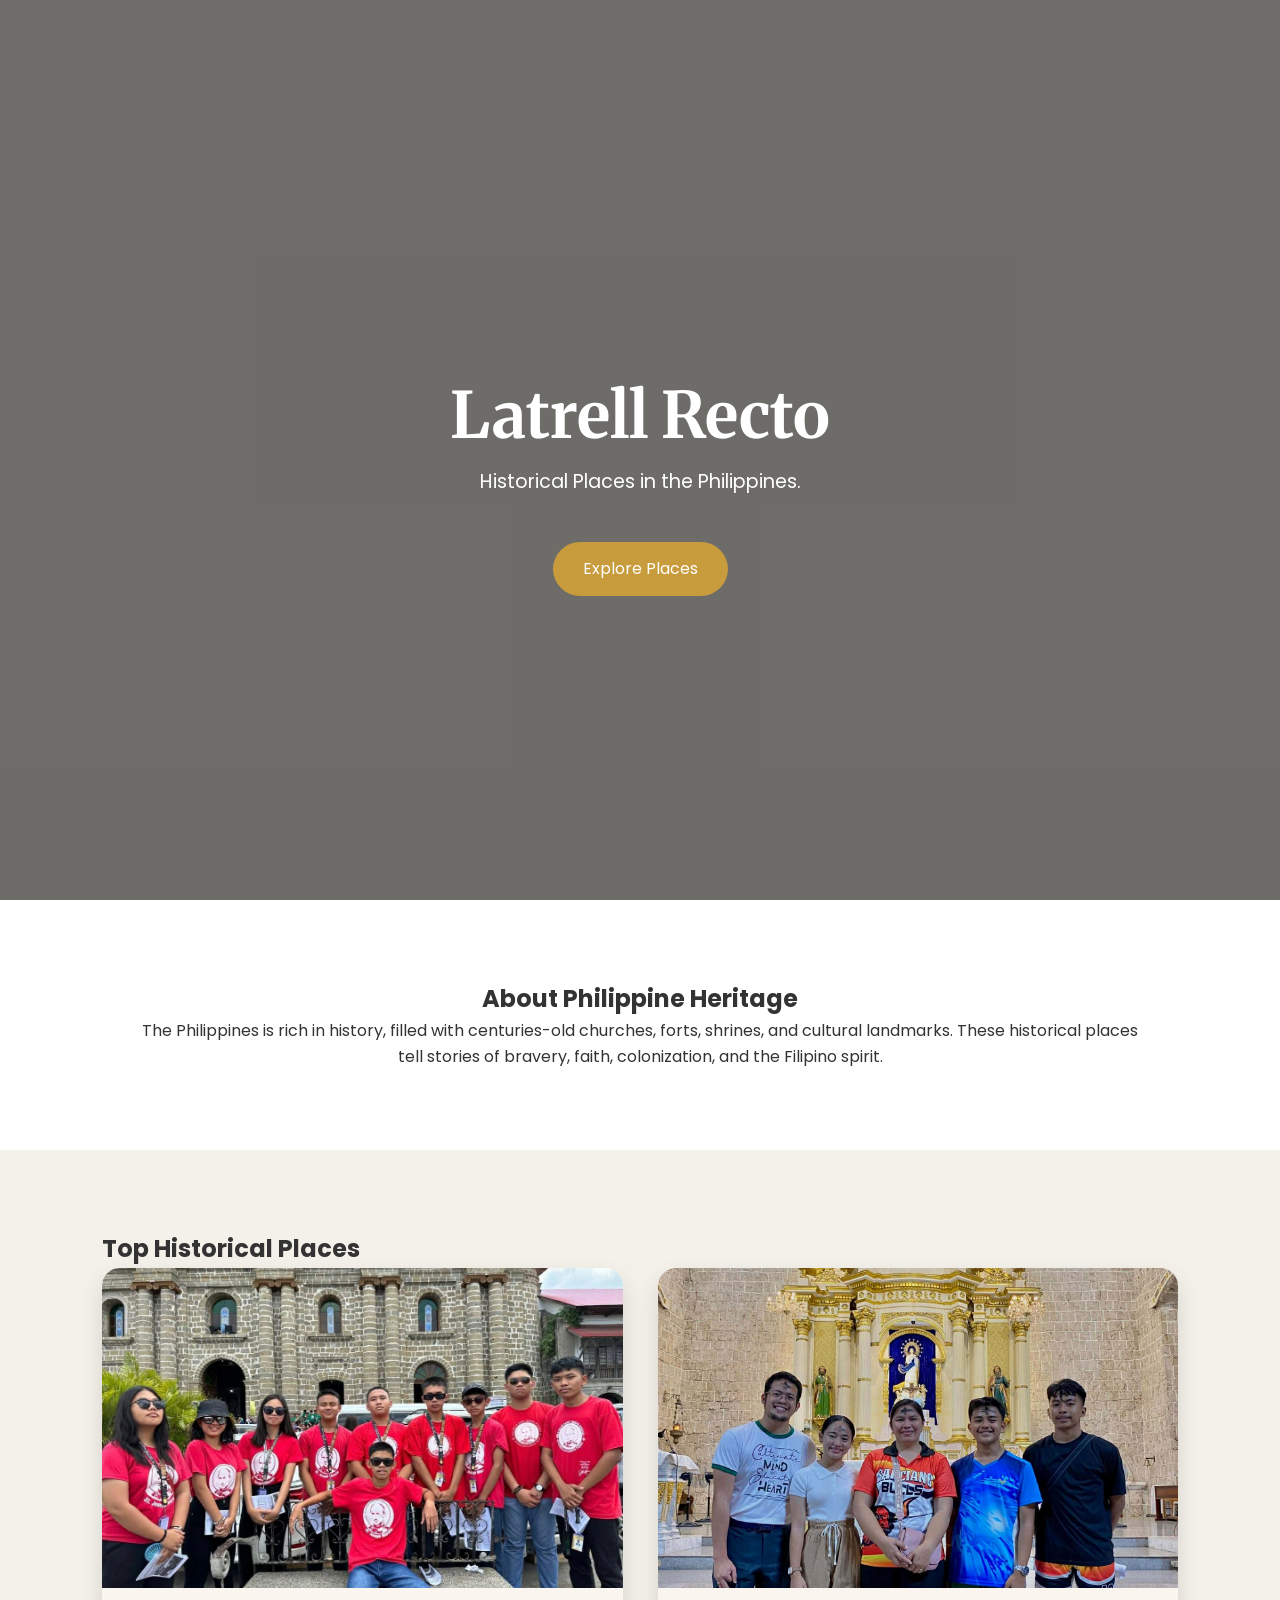
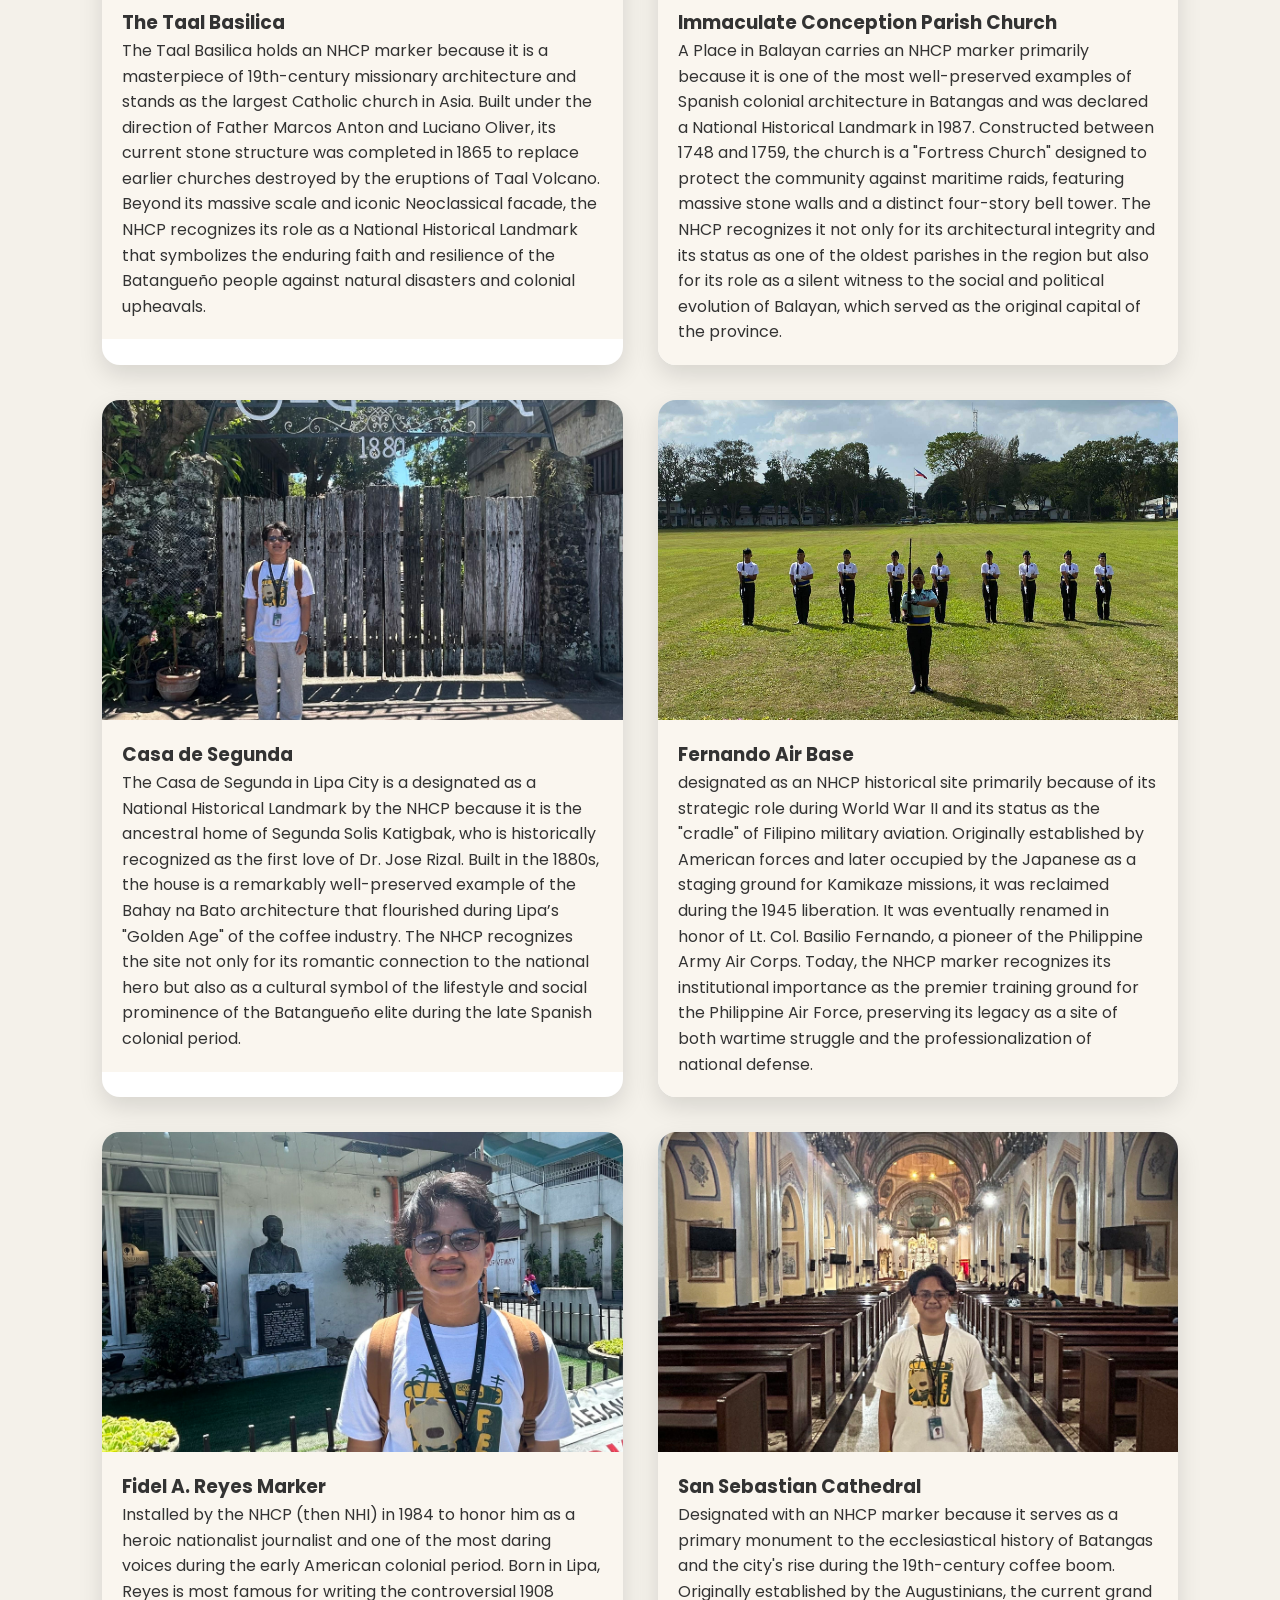
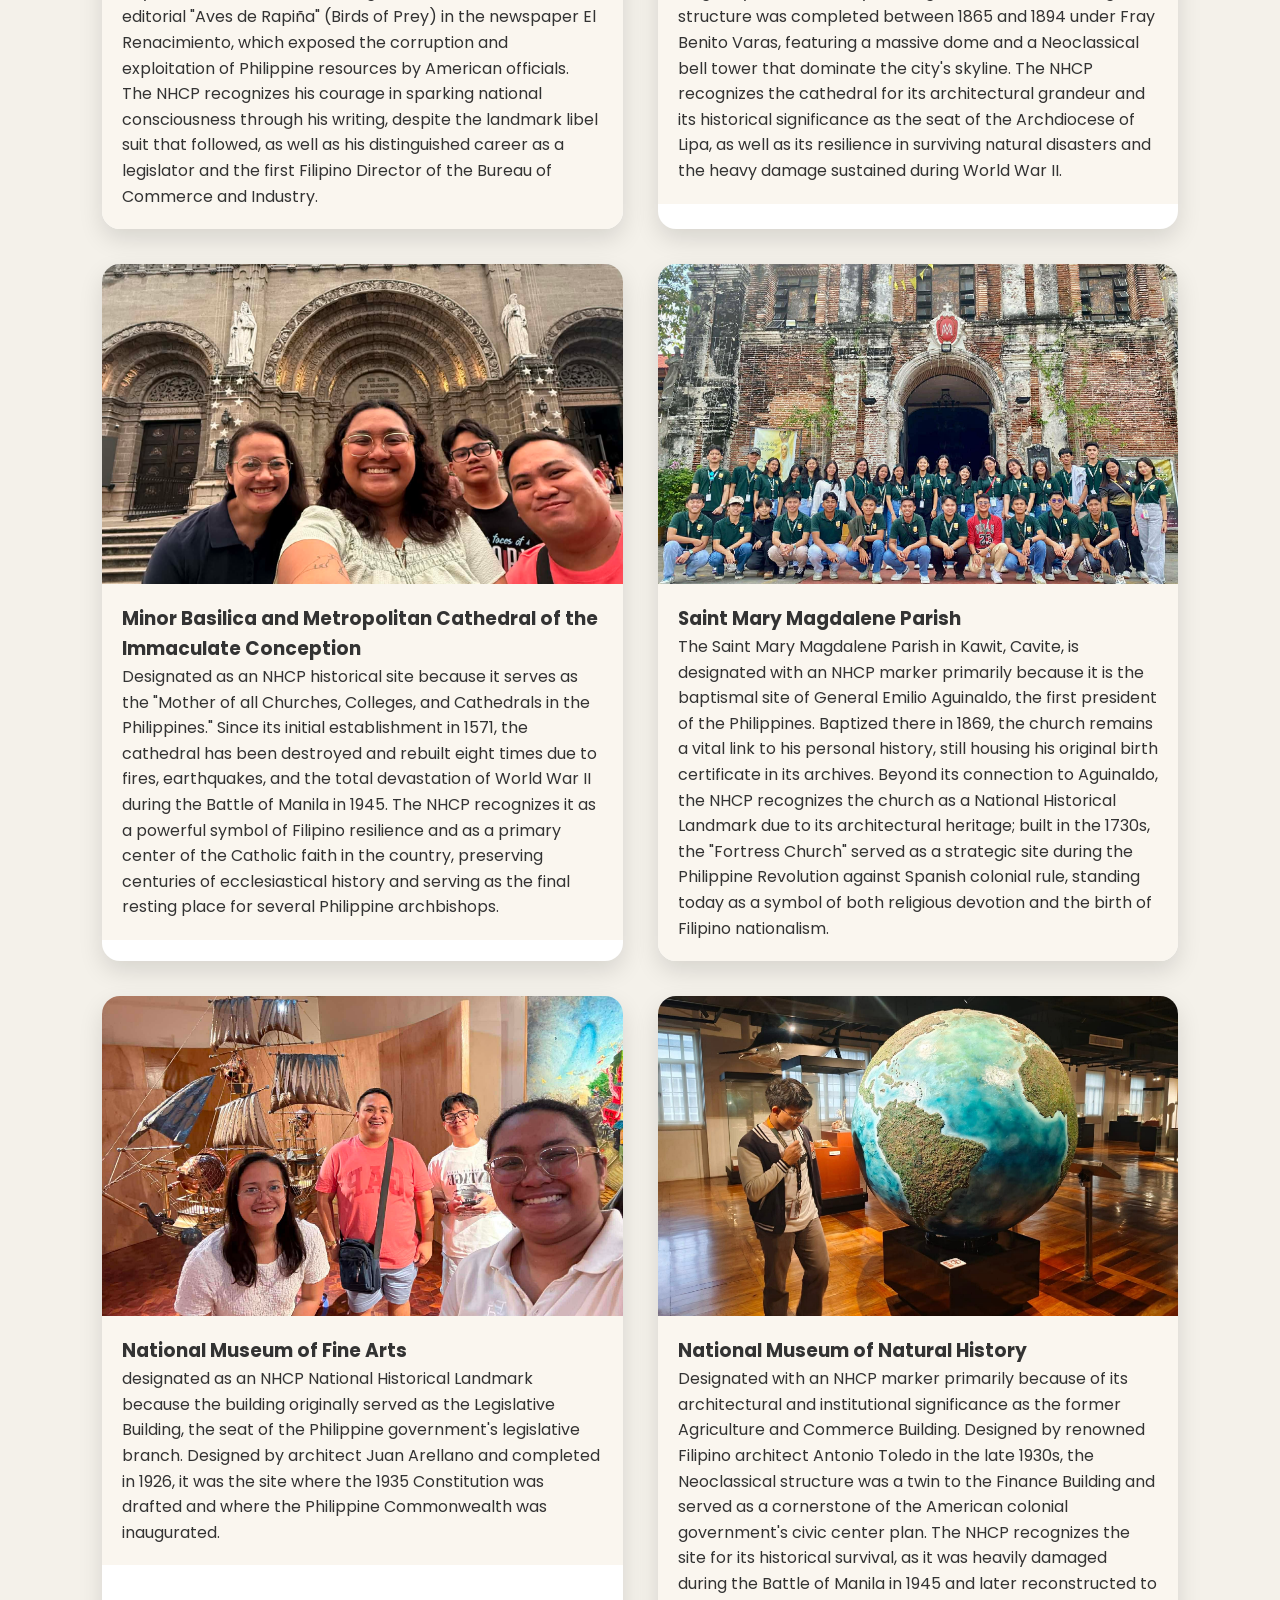
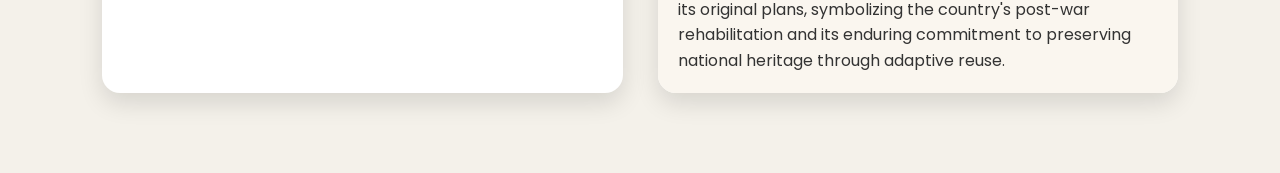
==== commit c0f7ab7f: "added comment" ====
--- a/index.html
+++ b/index.html
@@ -4,173 +4,192 @@
     <meta charset="UTF-8">
     <meta name="viewport" content="width=device-width, initial-scale=1.0">
     <title>Historical Places in the Philippines</title>
-
     <link rel="stylesheet" href="style.css">
-
     <link rel="preconnect" href="https://fonts.googleapis.com">
     <link rel="preconnect" href="https://fonts.gstatic.com" crossorigin>
     <link href="https://fonts.googleapis.com/css2?family=Merriweather:wght@400;700&family=Poppins:wght@300;400;600&display=swap" rel="stylesheet">
 </head>
+<body>
+    <!-- among us my Template by Anton -->
 
-<body>
+    <header>
+        <div class="overlay"></div>
+        <div class="hero-content">
+            <h1>Latrell Recto</h1>
+            <p>Historical Places in the Philippines.</p>
+            <a href="#gallery" class="btn">Explore Places</a>
+        </div>
+    </header>
 
-<header>
-    <div class="overlay"></div>
-    <div class="hero-content">
-        <h1>Latrell Recto</h1>
-        <p>Historical Places in the Philippines.</p>
-        <a href="#gallery" class="btn">Explore Places</a>
-    </div>
-</header>
+    <section class="intro">
+        <h2>About Philippine Heritage</h2>
+        <p>
+            The Philippines is rich in history, filled with centuries-old churches, forts, shrines, and cultural landmarks.
+            These historical places tell stories of bravery, faith, colonization, and the Filipino spirit.
+        </p>
+    </section>
 
-<section class="intro">
-    <h2>About Philippine Heritage</h2>
-    <p>
-        The Philippines is rich in history, filled with centuries-old churches, forts, shrines, and cultural landmarks.
-        These historical places tell stories of bravery, faith, colonization, and the Filipino spirit.
-    </p>
-</section>
+    <section id="gallery" class="gallery-section">
+        <h2>Top Historical Places</h2>
 
-<section id="gallery" class="gallery-section">
+        <div class="gallery">
 
-    <div class="gallery">
+            <div class="card">
+                <img src="images/Taal.jpg" alt="Taal">
+                <div class="card-content">
+                    <h3>The Taal Basilica</h3>
+                    <p> The Taal Basilica holds an NHCP marker 
+                        because it is a masterpiece of 19th-century missionary architecture and stands as the 
+                        largest Catholic church in Asia. Built under the direction of Father Marcos Anton and 
+                        Luciano Oliver, its current stone structure was completed in 1865 to replace earlier 
+                        churches destroyed by the eruptions of Taal Volcano. Beyond its massive scale and 
+                        iconic Neoclassical facade, the NHCP recognizes its role as a National Historical 
+                        Landmark that symbolizes the enduring faith and resilience of the Batangueño people 
+                        against natural disasters and colonial upheavals.
+                    </p>
+                </div>
+            </div>
 
-        <div class="card">
-            <img src="images/Taal.jpg" alt="Taal Basilica" class="zoomable">
-            <div class="card-content">
-                <h3>The Taal Basilica</h3>
-                <p>
-                    The Taal Basilica holds an NHCP marker because it is a masterpiece of 19th-century missionary architecture and stands as the largest Catholic church in Asia. Built under the direction of Father Marcos Anton and Luciano Oliver, its current stone structure was completed in 1865 to replace earlier churches destroyed by the eruptions of Taal Volcano. Beyond its massive scale and iconic Neoclassical facade, the NHCP recognizes its role as a National Historical Landmark that symbolizes the enduring faith and resilience of the Batangueño people against natural disasters and colonial upheavals.
-                </p>
+            <div class="card">
+                <img src="images/BalayanChurch.jpg" alt="Balayan Church">
+                <div class="card-content">
+                    <h3>Immaculate Conception Parish Church</h3>
+                    <p>A Place in Balayan carries an NHCP marker 
+                        primarily because it is one of the most well-preserved examples of Spanish colonial 
+                        architecture in Batangas and was declared a National Historical Landmark in 1987. 
+                        Constructed between 1748 and 1759, the church is a "Fortress Church" designed to 
+                        protect the community against maritime raids, featuring massive stone walls and a 
+                        distinct four-story bell tower. The NHCP recognizes it not only for its architectural 
+                        integrity and its status as one of the oldest parishes in the region but also for its role as a 
+                        silent witness to the social and political evolution of Balayan, which served as the original 
+                        capital of the province. 
+                    </p>
+                </div>
             </div>
-        </div>
 
-        <div class="card">
-            <img src="images/BalayanChurch.jpg" alt="Balayan Church" class="zoomable">
-            <div class="card-content">
-                <h3>Immaculate Conception Parish Church</h3>
-                <p>
-                    one of the most well-preserved examples of Spanish colonial architecture in Batangas and was declared a National Historical Landmark in 1987. Constructed between 1748 and 1759, the church is a "Fortress Church" designed to protect the community against maritime raids, featuring massive stone walls and a distinct four-story bell tower. The NHCP recognizes it not only for its architectural integrity and its status as one of the oldest parishes in the region but also for its role as a silent witness to the social and political evolution of Balayan, which served as the original capital of the province.
-                </p>
+            <div class="card">
+                <img src="images/CasaSegunda.jpg" alt="Fort Santiago">
+                <div class="card-content">
+                    <h3>Casa de Segunda</h3>
+                    <p>The Casa de Segunda in Lipa City is a designated as a National Historical Landmark by the 
+                        NHCP because it is the ancestral home of Segunda Solis Katigbak, who is historically 
+                        recognized as the first love of Dr. Jose Rizal. Built in the 1880s, the house is a remarkably 
+                        well-preserved example of the Bahay na Bato architecture that flourished during Lipa’s "Golden 
+                        Age" of the coffee industry. The NHCP recognizes the site not only for its romantic connection to 
+                        the national hero but also as a cultural symbol of the lifestyle and social prominence of the 
+                        Batangueño elite during the late Spanish colonial period.  
+                    </p>
+                </div>
             </div>
-        </div>
 
-        <div class="card">
-            <img src="images/CasaSegunda.jpg" alt="Casa de Segunda" class="zoomable">
-            <div class="card-content">
-                <h3>Casa de Segunda</h3>
-                <p>
-                    The Casa de Segunda in Lipa City is designated as a National Historical Landmark by the NHCP because it is the ancestral home of Segunda Solis Katigbak, who is historically recognized as the first love of Dr. Jose Rizal. Built in the 1880s, the house is a remarkably well-preserved example of the Bahay na Bato architecture that flourished during Lipa’s "Golden Age" of the coffee industry. The NHCP recognizes the site not only for its romantic connection to the national hero but also as a cultural symbol of the lifestyle and social prominence of the Batangueño elite during the late Spanish colonial period.
-                </p>
+            <div class="card">
+                <img src="images/FernandoAirbase.jpg" alt="Vigan">
+                <div class="card-content">
+                    <h3>Fernando Air Base</h3>
+                    <p>designated as an NHCP historical site primarily 
+                        because of its strategic role during World War II and its status as the "cradle" of Filipino 
+                        military aviation. Originally established by American forces and later occupied by the 
+                        Japanese as a staging ground for Kamikaze missions, it was reclaimed during the 1945 
+                        liberation. It was eventually renamed in honor of Lt. Col. Basilio Fernando, a pioneer of 
+                        the Philippine Army Air Corps. Today, the NHCP marker recognizes its institutional 
+                        importance as the premier training ground for the Philippine Air Force, preserving its 
+                        legacy as a site of both wartime struggle and the professionalization of national defense.
+                    </p>
+                </div>
             </div>
-        </div>
 
-        <div class="card">
-            <img src="images/FernandoAirbase.jpg" alt="Fernando Air Base" class="zoomable">
-            <div class="card-content">
-                <h3>Fernando Air Base</h3>
-                <p>
-                    Designated as an NHCP historical site primarily because of its strategic role during World War II and its status as the "cradle" of Filipino military aviation. Originally built by American forces and later occupied by the Japanese as a staging ground for Kamikaze missions, it was reclaimed during the 1945 liberation. It was eventually renamed in honor of Lt. Col. Basilio Fernando, a pioneer of the Philippine Army Air Corps. Today, the NHCP marker recognizes its institutional importance as the premier training ground for the Philippine Air Force, preserving its legacy as a site of both wartime struggle and the professionalization of national defense.
-                </p>
+            <div class="card">
+                <img src="images/FidelReyes.jpg" alt="FidelReyes">
+                <div class="card-content">
+                    <h3>Fidel A. Reyes Marker</h3>
+                    <p>Installed by the NHCP (then NHI) in 1984 to 
+                        honor him as a heroic nationalist journalist and one of the most daring voices during the early 
+                        American colonial period. Born in Lipa, Reyes is most famous for writing the controversial 1908 
+                        editorial "Aves de Rapiña" (Birds of Prey) in the newspaper El Renacimiento, which exposed the 
+                        corruption and exploitation of Philippine resources by American officials. The NHCP recognizes 
+                        his courage in sparking national consciousness through his writing, despite the landmark libel 
+                        suit that followed, as well as his distinguished career as a legislator and the first Filipino Director 
+                        of the Bureau of Commerce and Industry. 
+                    </p>
+                </div>
             </div>
-        </div>
 
-        <div class="card">
-            <img src="images/FidelReyes.jpg" alt="Fidel Reyes" class="zoomable">
-            <div class="card-content">
-                <h3>Fidel A. Reyes Marker</h3>
-                <p>
-                    The marker was installed by the NHCP (then NHI) in 1984 to honor Fidel A. Reyes as a heroic nationalist journalist and one of the most daring voices during the early American colonial period. Born in Lipa, Reyes is most famous for writing the controversial 1908 editorial "Aves de Rapiña" (Birds of Prey) in the newspaper El Renacimiento, which exposed the corruption and exploitation of Philippine resources by American officials. The NHCP recognizes his courage in sparking national consciousness through his writing, despite the landmark libel suit that followed, as well as his distinguished career as a legislator and the first Filipino Director of the Bureau of Commerce and Industry.
-                </p>
+            <div class="card">
+                <img src="images/LipaCathedral.jpg" alt="LipaCathedral">
+                <div class="card-content">
+                    <h3>San Sebastian Cathedral</h3>
+                    <p>Designated with an NHCP marker because 
+                        it serves as a primary monument to the ecclesiastical history of Batangas and the city's rise 
+                        during the 19th-century coffee boom. Originally established by the Augustinians, the current 
+                        grand structure was completed between 1865 and 1894 under Fray Benito Varas, featuring a 
+                        massive dome and a Neoclassical bell tower that dominate the city's skyline. The NHCP 
+                        recognizes the cathedral for its architectural grandeur and its historical significance as the seat 
+                        of the Archdiocese of Lipa, as well as its resilience in surviving natural disasters and the heavy 
+                        damage sustained during World War II.
+                    </p>
+                </div>
             </div>
-        </div>
 
-        <div class="card">
-            <img src="images/LipaCathedral.jpg" alt="Lipa Cathedral" class="zoomable">
-            <div class="card-content">
-                <h3>San Sebastian Cathedral</h3>
-                <p>
-                    The San Sebastian Cathedral is designated with an NHCP marker because it serves as a primary monument to the ecclesiastical history of Batangas and the city's rise during the 19th-century coffee boom. Originally established by the Augustinians, the current grand structure was completed between 1865 and 1894 under Fray Benito Varas, featuring a massive dome and a Neoclassical bell tower that dominate the city's skyline. The NHCP recognizes the cathedral for its architectural grandeur and its historical significance as the seat of the Archdiocese of Lipa, as well as its resilience in surviving natural disasters and the heavy damage sustained during World War II.
-                </p>
+            <div class="card">
+                <img src="images/ManilaCathedral.jpg" alt="ManilaCathedral">
+                <div class="card-content">
+                    <h3>Minor Basilica and Metropolitan Cathedral of the Immaculate Conception</h3>
+
+                    <p>Designated as an NHCP historical site because it serves as 
+                        the "Mother of all Churches, Colleges, and Cathedrals in the Philippines." Since its initial 
+                        establishment in 1571, the cathedral has been destroyed and rebuilt eight times due to 
+                        fires, earthquakes, and the total devastation of World War II during the Battle of Manila in 
+                        1945. The NHCP recognizes it as a powerful symbol of Filipino resilience and as a 
+                        primary center of the Catholic faith in the country, preserving centuries of ecclesiastical 
+                        history and serving as the final resting place for several Philippine archbishops.  
+                    </p>
+                </div>
             </div>
-        </div>
 
-        <div class="card">
-            <img src="images/ManilaCathedral.jpg" alt="Manila Cathedral" class="zoomable">
-            <div class="card-content">
-                <h3>Manila Cathedral</h3>
-                <p>
-                    The Minor Basilica and Metropolitan Cathedral of the Immaculate Conception is designated as an NHCP historical site because it serves as the "Mother of all Churches, Colleges, and Cathedrals in the Philippines." Since its initial establishment in 1571, the cathedral has been destroyed and rebuilt eight times due to fires, earthquakes, and total devastation during World War II in the Battle of Manila in 1945. The NHCP recognizes it as a powerful symbol of Filipino resilience and as a primary center of Catholic faith in the country, preserving centuries of ecclesiastical history and serving as the final resting place for several Philippine archbishops.
-                </p>
+            <div class="card">
+                <img src="images/MaryMagdalene.jpg" alt="maryMagdalene">
+                <div class="card-content">
+                    <h3> Saint Mary Magdalene Parish</h3>
+                    <p>The Saint Mary Magdalene Parish in Kawit, Cavite, is designated with an NHCP 
+                        marker primarily because it is the baptismal site of General Emilio Aguinaldo, the first 
+                        president of the Philippines. Baptized there in 1869, the church remains a vital link to his 
+                        personal history, still housing his original birth certificate in its archives. Beyond its 
+                        connection to Aguinaldo, the NHCP recognizes the church as a National Historical 
+                        Landmark due to its architectural heritage; built in the 1730s, the "Fortress Church" 
+                        served as a strategic site during the Philippine Revolution against Spanish colonial rule, 
+                        standing today as a symbol of both religious devotion and the birth of Filipino 
+                        nationalism. 
+                    </p>
+                </div>
             </div>
-        </div>
 
-        <div class="card">
-            <img src="images/MaryMagdalene.jpg" alt="Mary Magdalene Church" class="zoomable">
-            <div class="card-content">
-                <h3>St. Mary Magdalene Parish</h3>
-                <p>
-                    The Saint Mary Magdalene Parish is designated with an NHCP marker because it is the baptismal site of General Emilio Aguinaldo, the first president of the Philippines. Baptized there in 1869, the church remains a vital link to his personal history, still housing his original birth certificate in its archives. Beyond that, the NHCP recognizes the church as a National Historical Landmark due to its architectural heritage; built in the 1730s, the "Fortress Church" served as a strategic site during the Philippine Revolution against Spanish colonial rule, standing today as a symbol of both religious devotion and the birth of Filipino nationalism.
-                </p>
+            <div class="card">
+                <img src="images/MuseumFineArts.jpg" alt="FineArts">
+                <div class="card-content">
+                    <h3>National Museum of Fine Arts</h3>
+                    <p>designated as an NHCP National Historical 
+                        Landmark because the building originally served as the Legislative Building, the seat of 
+                        the Philippine government's legislative branch. Designed by architect Juan Arellano and 
+                        completed in 1926, it was the site where the 1935 Constitution was drafted and where 
+                        the Philippine Commonwealth was inaugurated. 
+                    </p>
+                </div>
             </div>
-        </div>
 
-        <div class="card">
-            <img src="images/MuseumFineArts.jpg" alt="National Museum Fine Arts" class="zoomable">
-            <div class="card-content">
-                <h3>National Museum of Fine Arts</h3>
-                <p>
-                    The National Museum of Fine Arts is designated as an NHCP National Historical Landmark because the building originally served as the Legislative Building, the seat of the Philippine government's legislative branch. Designed by architect Juan Arellano and completed in 1926, it was the site where the 1935 Constitution was drafted and where the Philippine Commonwealth was inaugurated.
-                </p>
+            <div class="card">
+                <img src="images/NationalMuseum.jpg" alt="NationalMusem">
+                <div class="card-content">
+                    <h3>National Museum of Natural History</h3>
+                    <p>Designated with an NHCP 
+                        marker primarily because of its architectural and institutional significance as the former 
+                        Agriculture and Commerce Building. Designed by renowned Filipino architect Antonio 
+                        Toledo in the late 1930s, the Neoclassical structure was a twin to the Finance Building 
+                        and served as a cornerstone of the American colonial government's civic center plan. 
+                        The NHCP recognizes the site for its historical survival, as it was heavily damaged 
+                        during the Battle of Manila in 1945 and later reconstructed to its original plans, 
+                        symbolizing the country's post-war rehabilitation and its enduring commitment to 
+                        preserving national heritage through adaptive reuse. 
+                    </p>
+                </div>
             </div>
-        </div>
-
-        <div class="card">
-            <img src="images/NationalMuseum.jpg" alt="National Museum Natural History" class="zoomable">
-            <div class="card-content">
-                <h3>National Museum of Natural History</h3>
-                <p>
-                    The National Museum of Natural History is designated with an NHCP marker primarily because of its architectural and institutional significance as the former Agriculture and Commerce Building. Designed by architect Antonio Toledo in the late 1930s, it was a key part of the American colonial civic center plan. The building survived heavy damage during the Battle of Manila in 1945 and was later reconstructed, symbolizing the Philippines' post-war rehabilitation and commitment to preserving national heritage through adaptive reuse.
-                </p>
-            </div>
-        </div>
-
-    </div>
-</section>
-
-<!-- LIGHTBOX -->
-<div id="lightbox" class="lightbox">
-    <span id="closeBtn">&times;</span>
-    <img id="lightboxImg" src="" alt="">
-</div>
-
-<footer>
-    <p>Historical Places in the Philippines © 2026</p>
-</footer>
-
-<script>
-const images = document.querySelectorAll(".zoomable");
-const lightbox = document.getElementById("lightbox");
-const lightboxImg = document.getElementById("lightboxImg");
-const closeBtn = document.getElementById("closeBtn");
-
-images.forEach(img => {
-    img.addEventListener("click", () => {
-        lightbox.style.display = "flex";
-        lightboxImg.src = img.src;
-    });
-});
-
-closeBtn.addEventListener("click", () => {
-    lightbox.style.display = "none";
-});
-
-lightbox.addEventListener("click", (e) => {
-    if (e.target === lightbox) {
-        lightbox.style.display = "none";
-    }
-});
-</script>
-
-</body>
 </html>
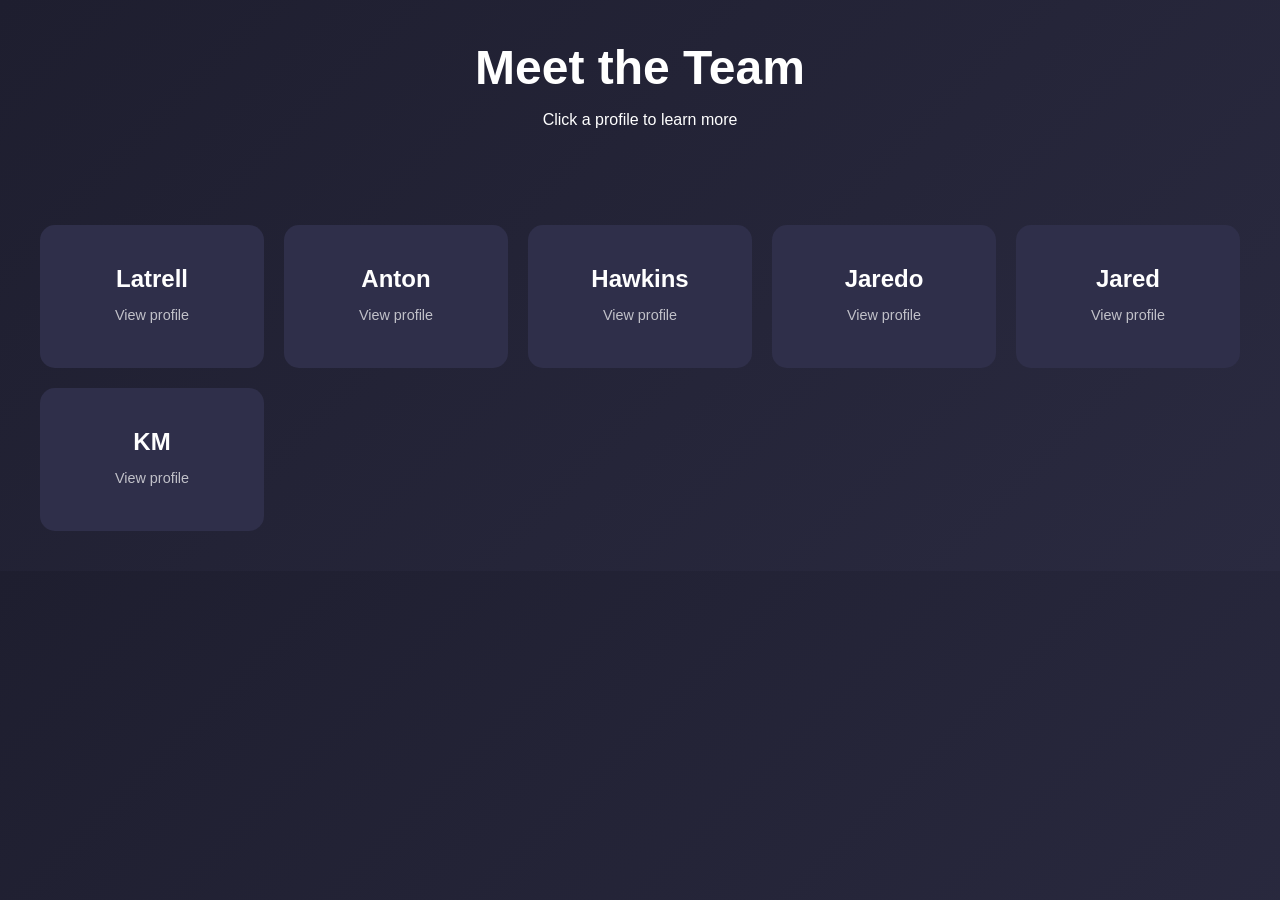
==== commit 24dce3a4: "added a index file" ====
--- a/index.html
+++ b/index.html
@@ -2,194 +2,102 @@
 <html lang="en">
 <head>
     <meta charset="UTF-8">
-    <meta name="viewport" content="width=device-width, initial-scale=1.0">
-    <title>Historical Places in the Philippines</title>
-    <link rel="stylesheet" href="style.css">
-    <link rel="preconnect" href="https://fonts.googleapis.com">
-    <link rel="preconnect" href="https://fonts.gstatic.com" crossorigin>
-    <link href="https://fonts.googleapis.com/css2?family=Merriweather:wght@400;700&family=Poppins:wght@300;400;600&display=swap" rel="stylesheet">
+    <title>People Directory</title>
+
+    <style>
+        body {
+            margin: 0;
+            font-family: Arial, sans-serif;
+            background: linear-gradient(135deg, #1e1e2f, #2a2a40);
+            color: white;
+        }
+
+        header {
+            text-align: center;
+            padding: 40px 20px;
+        }
+
+        header h1 {
+            margin: 0;
+            font-size: 3rem;
+        }
+
+        .container {
+            display: grid;
+            grid-template-columns: repeat(auto-fit, minmax(220px, 1fr));
+            gap: 20px;
+            padding: 40px;
+        }
+
+        .card {
+            background: #2f2f4a;
+            border-radius: 15px;
+            padding: 30px 20px;
+            text-align: center;
+            text-decoration: none;
+            color: white;
+            transition: transform 0.2s ease, box-shadow 0.2s ease;
+        }
+
+        .card:hover {
+            transform: translateY(-8px);
+            box-shadow: 0 10px 25px rgba(0,0,0,0.4);
+        }
+
+        .card h2 {
+            margin: 10px 0 5px;
+        }
+
+        .card p {
+            font-size: 0.9rem;
+            opacity: 0.7;
+        }
+
+        footer {
+            text-align: center;
+            padding: 20px;
+            opacity: 0.6;
+        }
+    </style>
 </head>
 <body>
-    <!-- among us my Template by Anton -->
 
-    <header>
-        <div class="overlay"></div>
-        <div class="hero-content">
-            <h1>Latrell Recto</h1>
-            <p>Historical Places in the Philippines.</p>
-            <a href="#gallery" class="btn">Explore Places</a>
-        </div>
-    </header>
+<header>
+    <h1>Meet the Team</h1>
+    <p>Click a profile to learn more</p>
+</header>
 
-    <section class="intro">
-        <h2>About Philippine Heritage</h2>
-        <p>
-            The Philippines is rich in history, filled with centuries-old churches, forts, shrines, and cultural landmarks.
-            These historical places tell stories of bravery, faith, colonization, and the Filipino spirit.
-        </p>
-    </section>
+<div class="container">
+    <a class="card" href="latrell.html">
+        <h2>Latrell</h2>
+        <p>View profile</p>
+    </a>
 
-    <section id="gallery" class="gallery-section">
-        <h2>Top Historical Places</h2>
+    <a class="card" href="anton.html">
+        <h2>Anton</h2>
+        <p>View profile</p>
+    </a>
 
-        <div class="gallery">
+    <a class="card" href="hawkins.html">
+        <h2>Hawkins</h2>
+        <p>View profile</p>
+    </a>
 
-            <div class="card">
-                <img src="images/Taal.jpg" alt="Taal">
-                <div class="card-content">
-                    <h3>The Taal Basilica</h3>
-                    <p> The Taal Basilica holds an NHCP marker 
-                        because it is a masterpiece of 19th-century missionary architecture and stands as the 
-                        largest Catholic church in Asia. Built under the direction of Father Marcos Anton and 
-                        Luciano Oliver, its current stone structure was completed in 1865 to replace earlier 
-                        churches destroyed by the eruptions of Taal Volcano. Beyond its massive scale and 
-                        iconic Neoclassical facade, the NHCP recognizes its role as a National Historical 
-                        Landmark that symbolizes the enduring faith and resilience of the Batangueño people 
-                        against natural disasters and colonial upheavals.
-                    </p>
-                </div>
-            </div>
+    <a class="card" href="jaredo.html">
+        <h2>Jaredo</h2>
+        <p>View profile</p>
+    </a>
 
-            <div class="card">
-                <img src="images/BalayanChurch.jpg" alt="Balayan Church">
-                <div class="card-content">
-                    <h3>Immaculate Conception Parish Church</h3>
-                    <p>A Place in Balayan carries an NHCP marker 
-                        primarily because it is one of the most well-preserved examples of Spanish colonial 
-                        architecture in Batangas and was declared a National Historical Landmark in 1987. 
-                        Constructed between 1748 and 1759, the church is a "Fortress Church" designed to 
-                        protect the community against maritime raids, featuring massive stone walls and a 
-                        distinct four-story bell tower. The NHCP recognizes it not only for its architectural 
-                        integrity and its status as one of the oldest parishes in the region but also for its role as a 
-                        silent witness to the social and political evolution of Balayan, which served as the original 
-                        capital of the province. 
-                    </p>
-                </div>
-            </div>
+    <a class="card" href="jared.html">
+        <h2>Jared</h2>
+        <p>View profile</p>
+    </a>
 
-            <div class="card">
-                <img src="images/CasaSegunda.jpg" alt="Fort Santiago">
-                <div class="card-content">
-                    <h3>Casa de Segunda</h3>
-                    <p>The Casa de Segunda in Lipa City is a designated as a National Historical Landmark by the 
-                        NHCP because it is the ancestral home of Segunda Solis Katigbak, who is historically 
-                        recognized as the first love of Dr. Jose Rizal. Built in the 1880s, the house is a remarkably 
-                        well-preserved example of the Bahay na Bato architecture that flourished during Lipa’s "Golden 
-                        Age" of the coffee industry. The NHCP recognizes the site not only for its romantic connection to 
-                        the national hero but also as a cultural symbol of the lifestyle and social prominence of the 
-                        Batangueño elite during the late Spanish colonial period.  
-                    </p>
-                </div>
-            </div>
+    <a class="card" href="km.html">
+        <h2>KM</h2>
+        <p>View profile</p>
+    </a>
+</div>
 
-            <div class="card">
-                <img src="images/FernandoAirbase.jpg" alt="Vigan">
-                <div class="card-content">
-                    <h3>Fernando Air Base</h3>
-                    <p>designated as an NHCP historical site primarily 
-                        because of its strategic role during World War II and its status as the "cradle" of Filipino 
-                        military aviation. Originally established by American forces and later occupied by the 
-                        Japanese as a staging ground for Kamikaze missions, it was reclaimed during the 1945 
-                        liberation. It was eventually renamed in honor of Lt. Col. Basilio Fernando, a pioneer of 
-                        the Philippine Army Air Corps. Today, the NHCP marker recognizes its institutional 
-                        importance as the premier training ground for the Philippine Air Force, preserving its 
-                        legacy as a site of both wartime struggle and the professionalization of national defense.
-                    </p>
-                </div>
-            </div>
-
-            <div class="card">
-                <img src="images/FidelReyes.jpg" alt="FidelReyes">
-                <div class="card-content">
-                    <h3>Fidel A. Reyes Marker</h3>
-                    <p>Installed by the NHCP (then NHI) in 1984 to 
-                        honor him as a heroic nationalist journalist and one of the most daring voices during the early 
-                        American colonial period. Born in Lipa, Reyes is most famous for writing the controversial 1908 
-                        editorial "Aves de Rapiña" (Birds of Prey) in the newspaper El Renacimiento, which exposed the 
-                        corruption and exploitation of Philippine resources by American officials. The NHCP recognizes 
-                        his courage in sparking national consciousness through his writing, despite the landmark libel 
-                        suit that followed, as well as his distinguished career as a legislator and the first Filipino Director 
-                        of the Bureau of Commerce and Industry. 
-                    </p>
-                </div>
-            </div>
-
-            <div class="card">
-                <img src="images/LipaCathedral.jpg" alt="LipaCathedral">
-                <div class="card-content">
-                    <h3>San Sebastian Cathedral</h3>
-                    <p>Designated with an NHCP marker because 
-                        it serves as a primary monument to the ecclesiastical history of Batangas and the city's rise 
-                        during the 19th-century coffee boom. Originally established by the Augustinians, the current 
-                        grand structure was completed between 1865 and 1894 under Fray Benito Varas, featuring a 
-                        massive dome and a Neoclassical bell tower that dominate the city's skyline. The NHCP 
-                        recognizes the cathedral for its architectural grandeur and its historical significance as the seat 
-                        of the Archdiocese of Lipa, as well as its resilience in surviving natural disasters and the heavy 
-                        damage sustained during World War II.
-                    </p>
-                </div>
-            </div>
-
-            <div class="card">
-                <img src="images/ManilaCathedral.jpg" alt="ManilaCathedral">
-                <div class="card-content">
-                    <h3>Minor Basilica and Metropolitan Cathedral of the Immaculate Conception</h3>
-
-                    <p>Designated as an NHCP historical site because it serves as 
-                        the "Mother of all Churches, Colleges, and Cathedrals in the Philippines." Since its initial 
-                        establishment in 1571, the cathedral has been destroyed and rebuilt eight times due to 
-                        fires, earthquakes, and the total devastation of World War II during the Battle of Manila in 
-                        1945. The NHCP recognizes it as a powerful symbol of Filipino resilience and as a 
-                        primary center of the Catholic faith in the country, preserving centuries of ecclesiastical 
-                        history and serving as the final resting place for several Philippine archbishops.  
-                    </p>
-                </div>
-            </div>
-
-            <div class="card">
-                <img src="images/MaryMagdalene.jpg" alt="maryMagdalene">
-                <div class="card-content">
-                    <h3> Saint Mary Magdalene Parish</h3>
-                    <p>The Saint Mary Magdalene Parish in Kawit, Cavite, is designated with an NHCP 
-                        marker primarily because it is the baptismal site of General Emilio Aguinaldo, the first 
-                        president of the Philippines. Baptized there in 1869, the church remains a vital link to his 
-                        personal history, still housing his original birth certificate in its archives. Beyond its 
-                        connection to Aguinaldo, the NHCP recognizes the church as a National Historical 
-                        Landmark due to its architectural heritage; built in the 1730s, the "Fortress Church" 
-                        served as a strategic site during the Philippine Revolution against Spanish colonial rule, 
-                        standing today as a symbol of both religious devotion and the birth of Filipino 
-                        nationalism. 
-                    </p>
-                </div>
-            </div>
-
-            <div class="card">
-                <img src="images/MuseumFineArts.jpg" alt="FineArts">
-                <div class="card-content">
-                    <h3>National Museum of Fine Arts</h3>
-                    <p>designated as an NHCP National Historical 
-                        Landmark because the building originally served as the Legislative Building, the seat of 
-                        the Philippine government's legislative branch. Designed by architect Juan Arellano and 
-                        completed in 1926, it was the site where the 1935 Constitution was drafted and where 
-                        the Philippine Commonwealth was inaugurated. 
-                    </p>
-                </div>
-            </div>
-
-            <div class="card">
-                <img src="images/NationalMuseum.jpg" alt="NationalMusem">
-                <div class="card-content">
-                    <h3>National Museum of Natural History</h3>
-                    <p>Designated with an NHCP 
-                        marker primarily because of its architectural and institutional significance as the former 
-                        Agriculture and Commerce Building. Designed by renowned Filipino architect Antonio 
-                        Toledo in the late 1930s, the Neoclassical structure was a twin to the Finance Building 
-                        and served as a cornerstone of the American colonial government's civic center plan. 
-                        The NHCP recognizes the site for its historical survival, as it was heavily damaged 
-                        during the Battle of Manila in 1945 and later reconstructed to its original plans, 
-                        symbolizing the country's post-war rehabilitation and its enduring commitment to 
-                        preserving national heritage through adaptive reuse. 
-                    </p>
-                </div>
-            </div>
+</body>
 </html>
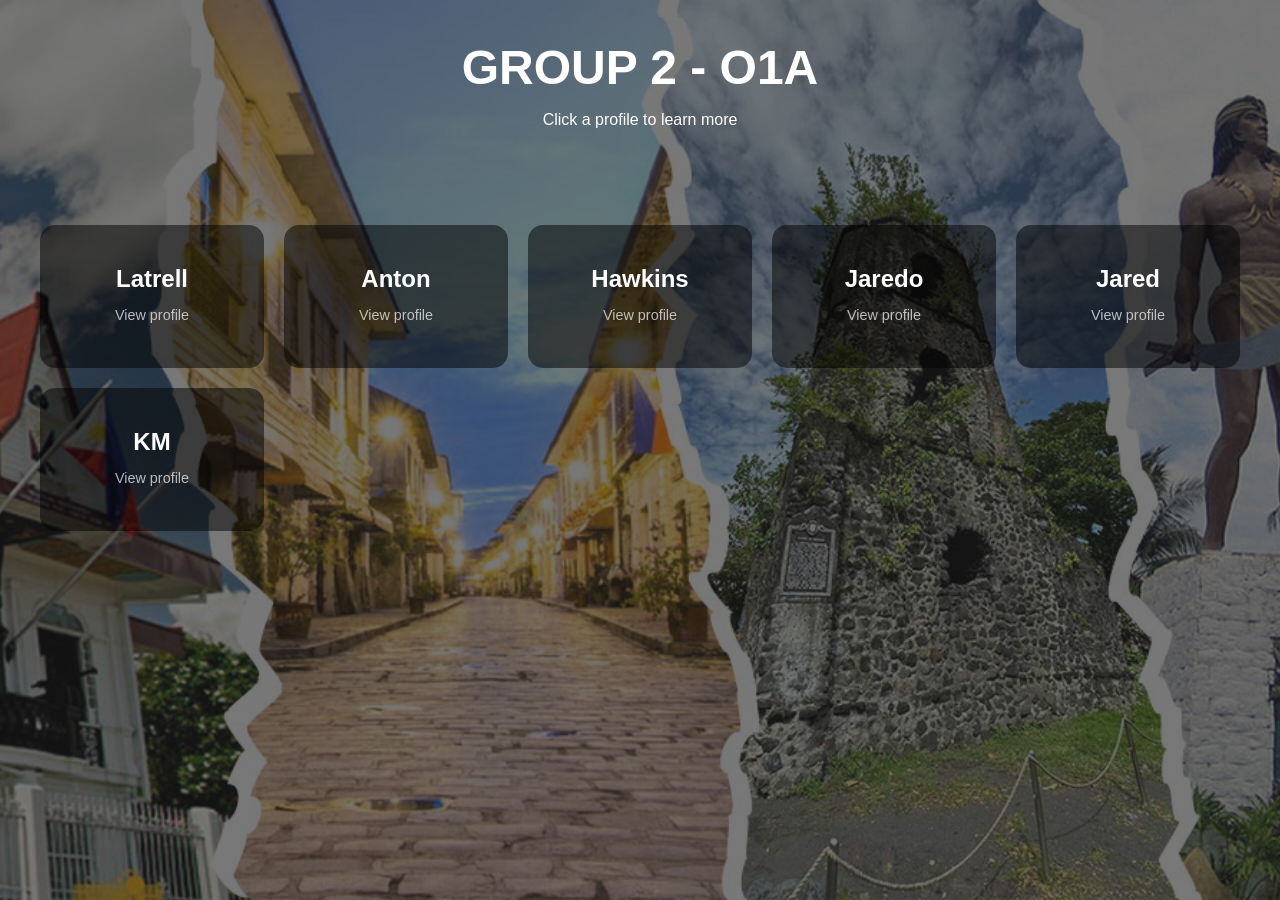
==== commit 592b1029: "UI of index is done and merged with other files" ====
--- a/index.html
+++ b/index.html
@@ -8,7 +8,12 @@
         body {
             margin: 0;
             font-family: Arial, sans-serif;
-            background: linear-gradient(135deg, #1e1e2f, #2a2a40);
+
+            background:
+                linear-gradient(rgba(29, 29, 29, 0.6), rgba(31, 31, 31, 0.6)),
+                url('images/index-background.jpg') no-repeat center center fixed;
+
+            background-size: cover;
             color: white;
         }
 
@@ -31,6 +36,7 @@
 
         .card {
             background: #2f2f4a;
+            background-color: rgba(0, 0, 0, 0.5);
             border-radius: 15px;
             padding: 30px 20px;
             text-align: center;
@@ -63,7 +69,7 @@
 <body>
 
 <header>
-    <h1>Meet the Team</h1>
+    <h1>GROUP 2 - O1A</h1>
     <p>Click a profile to learn more</p>
 </header>
 
@@ -79,7 +85,7 @@
     </a>
 
     <a class="card" href="hawkins.html">
-        <h2>Hawkins</h2>
+    <h2>Hawkins</h2>
         <p>View profile</p>
     </a>
 
